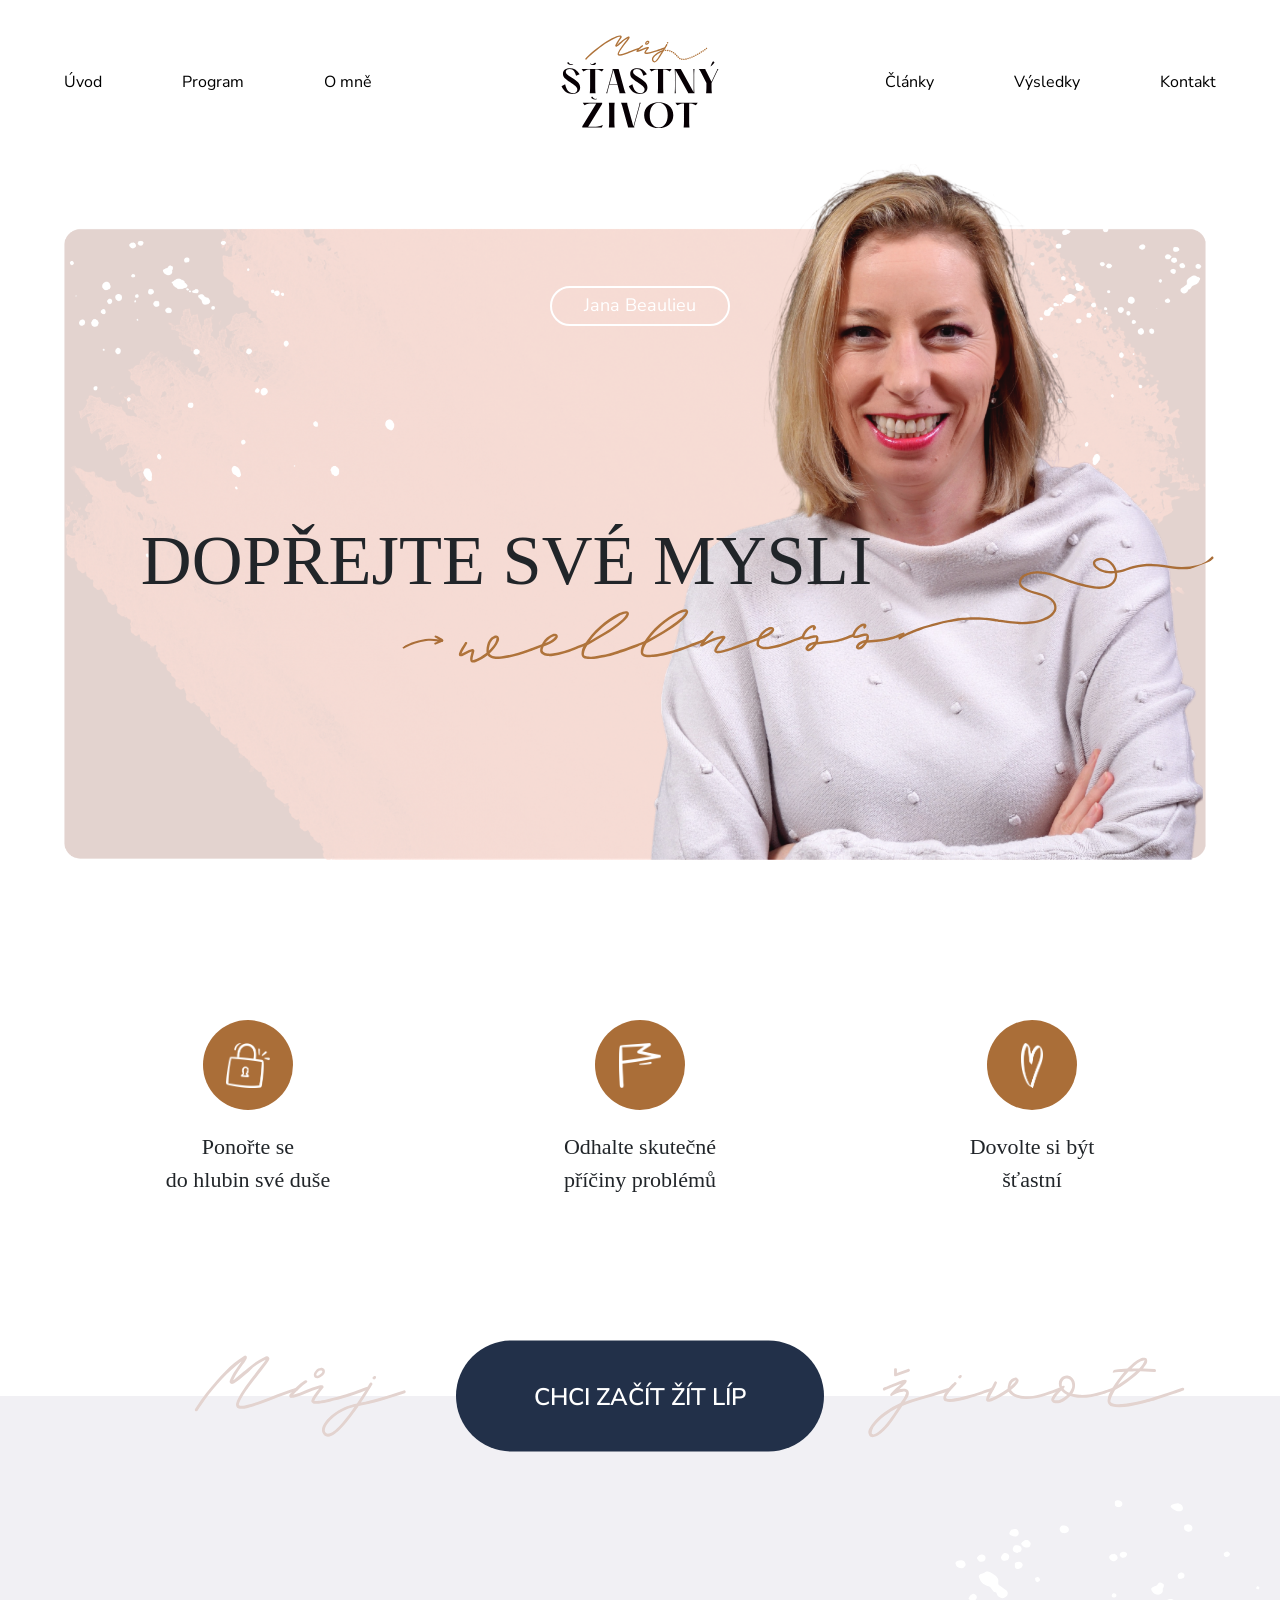
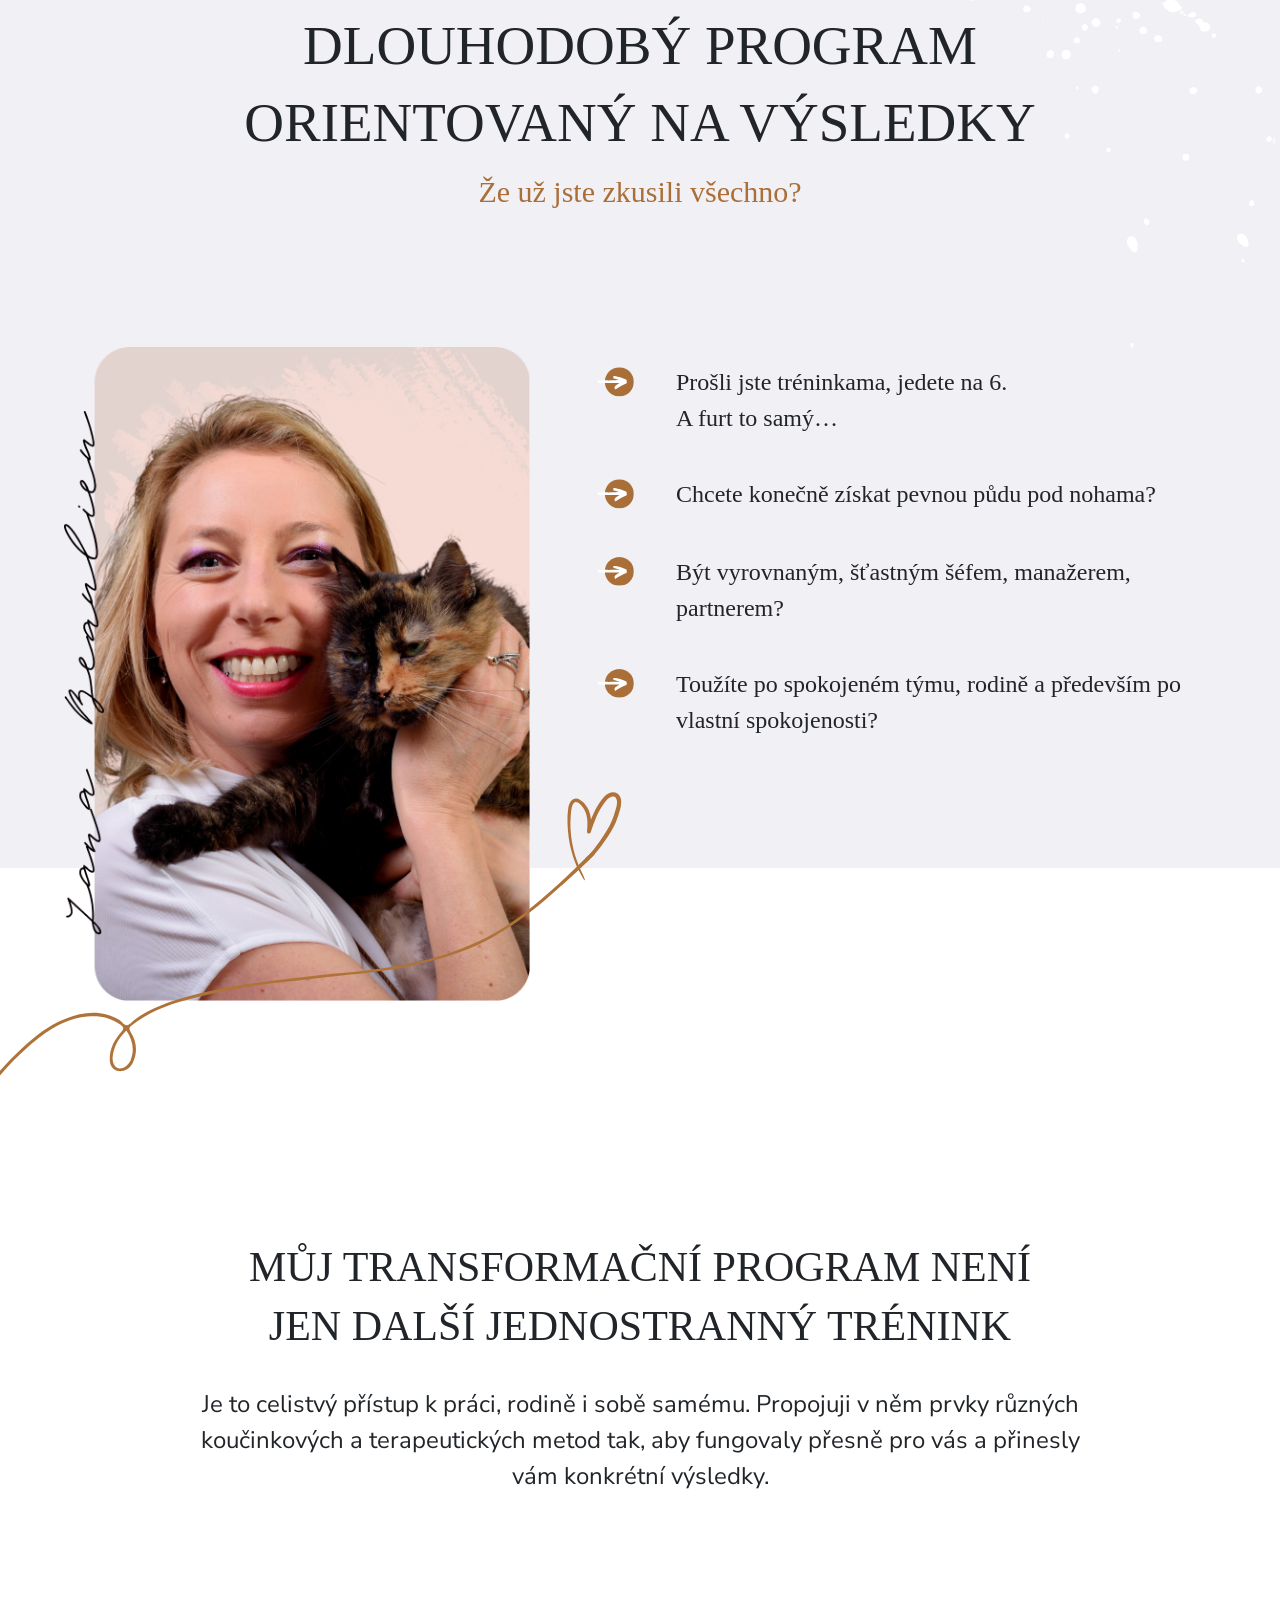
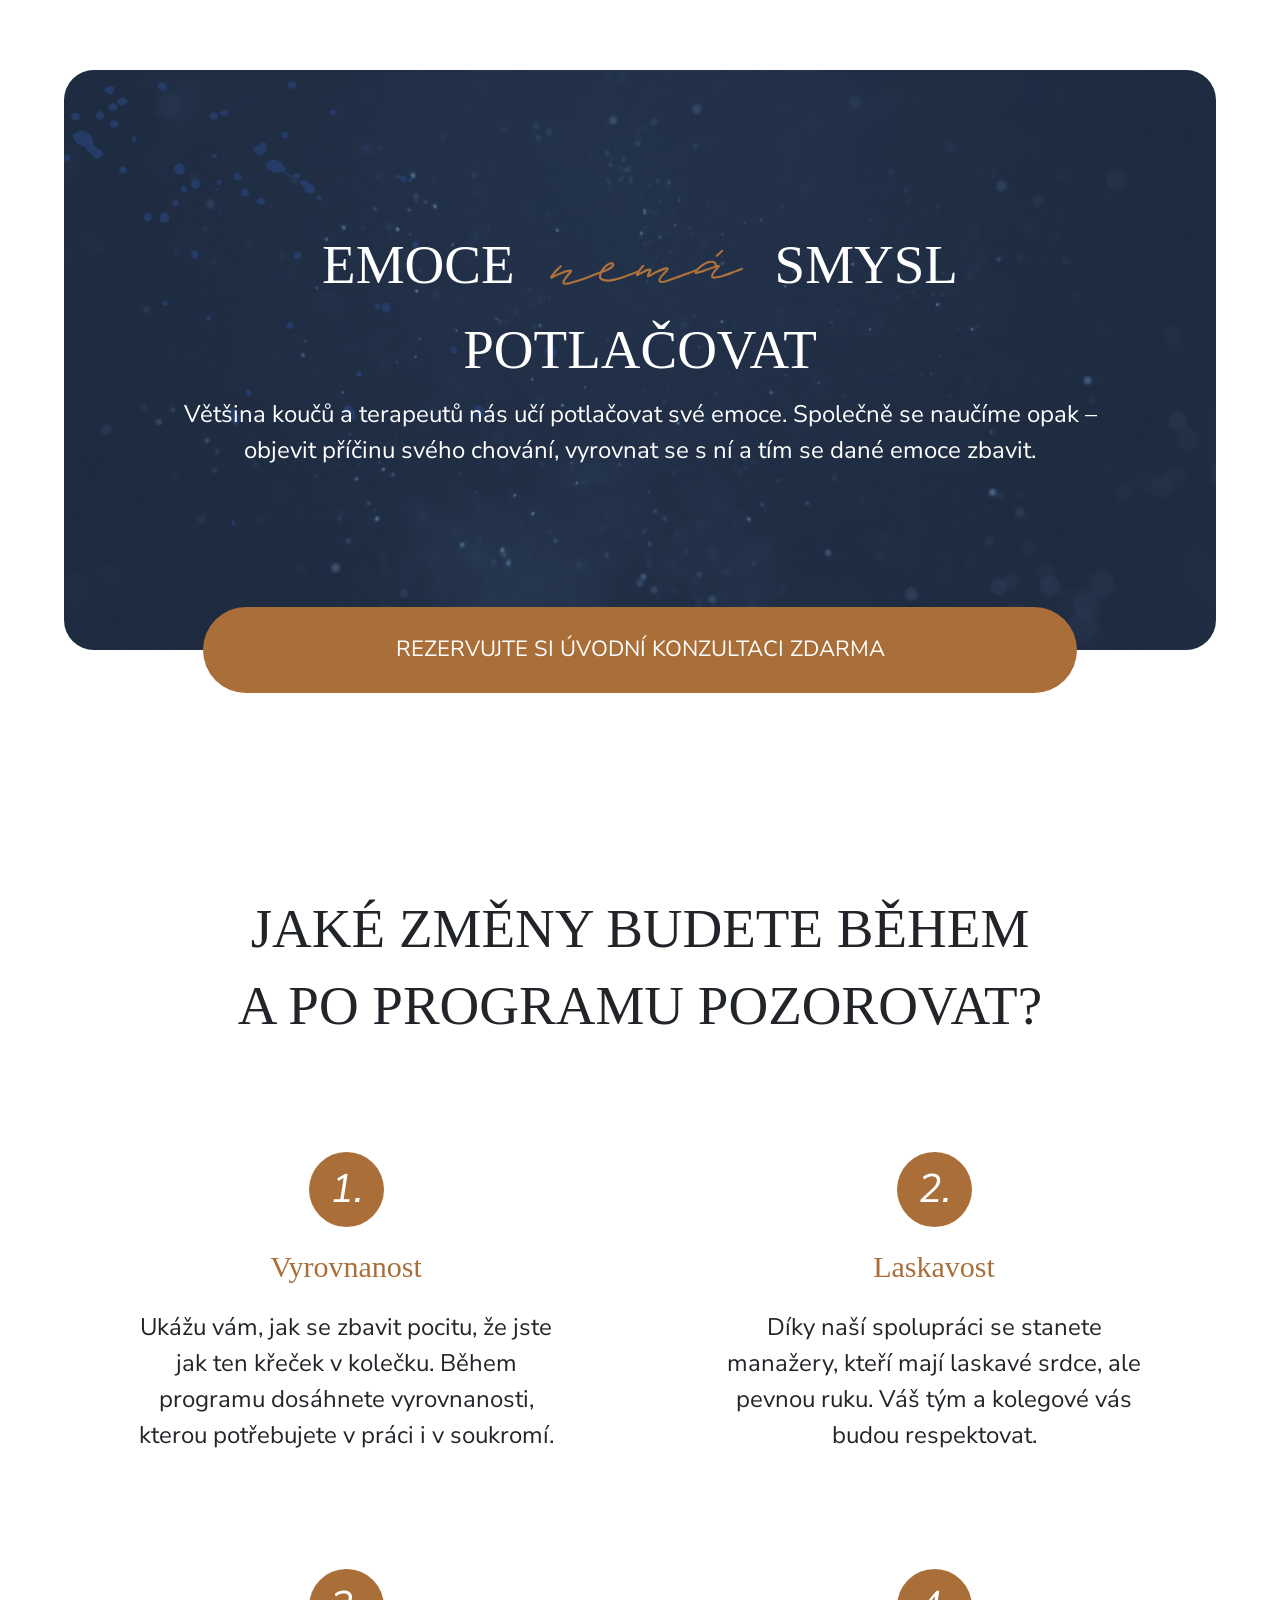
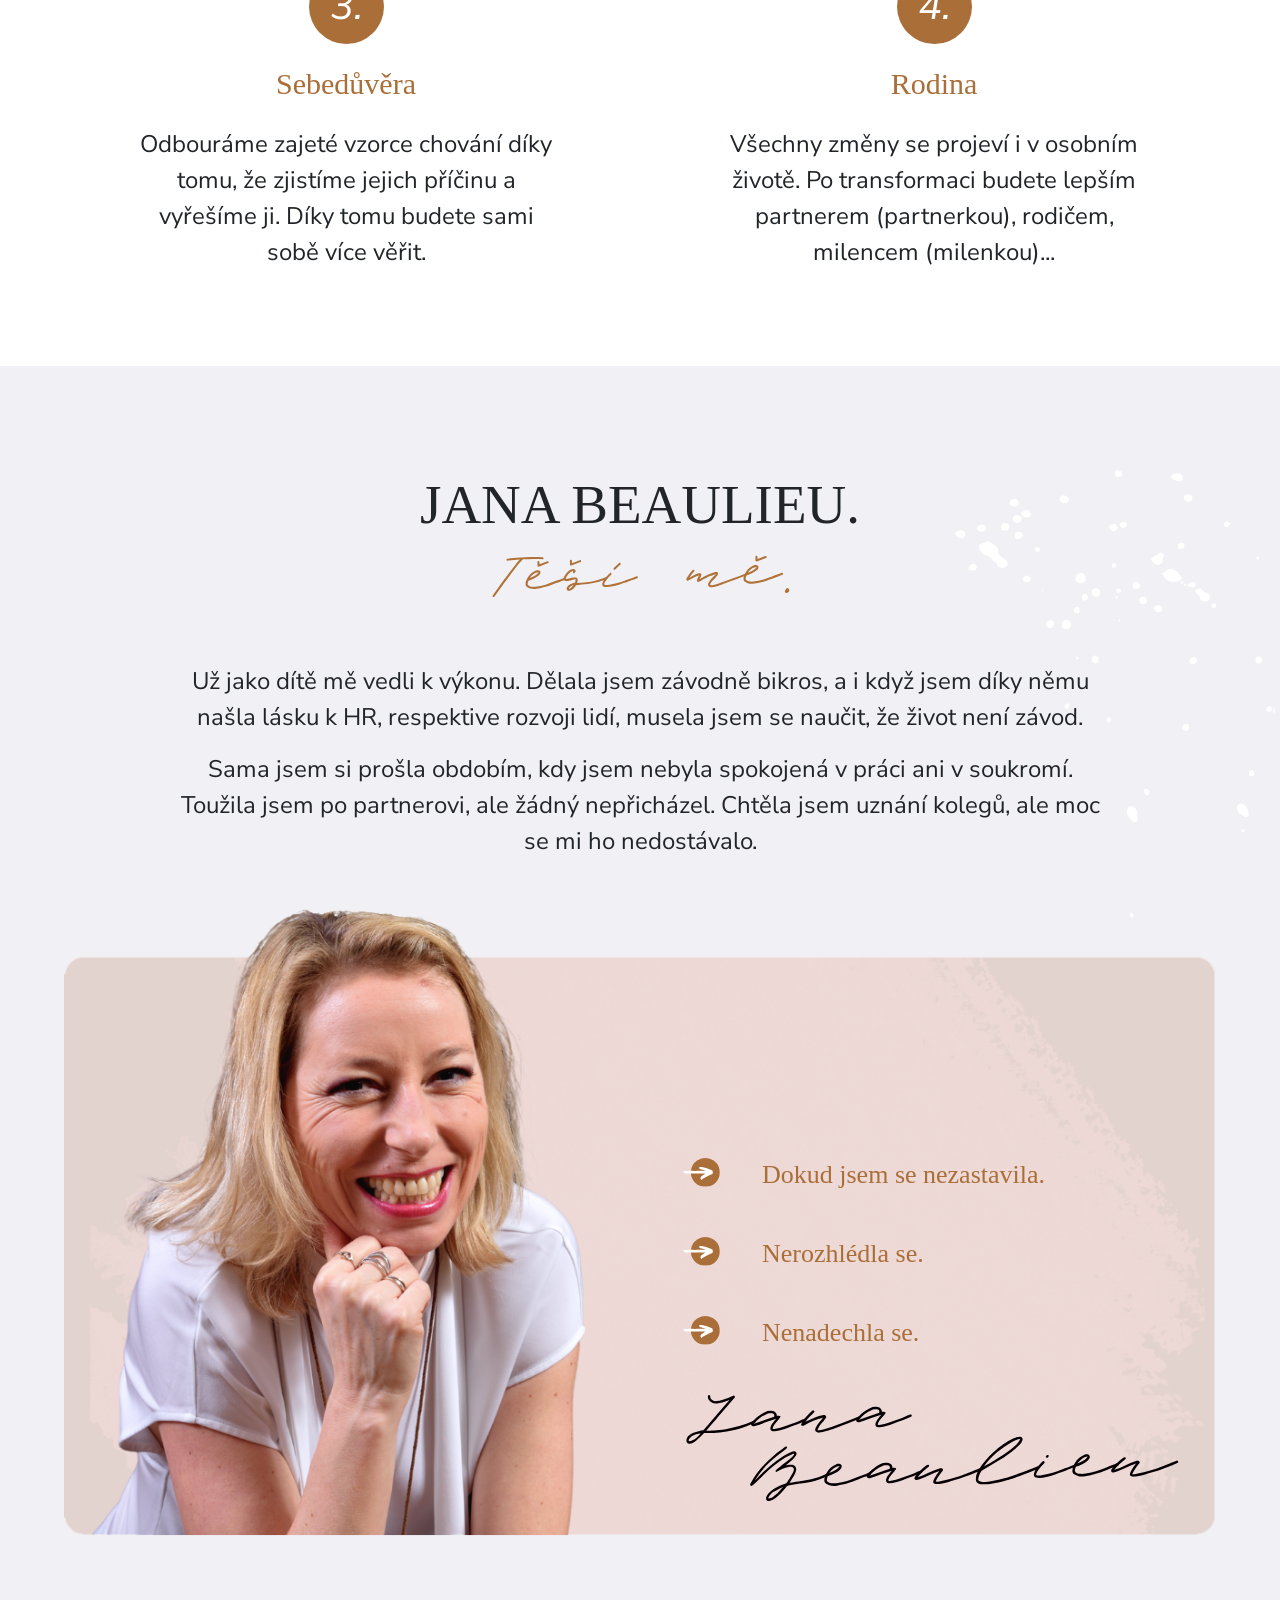
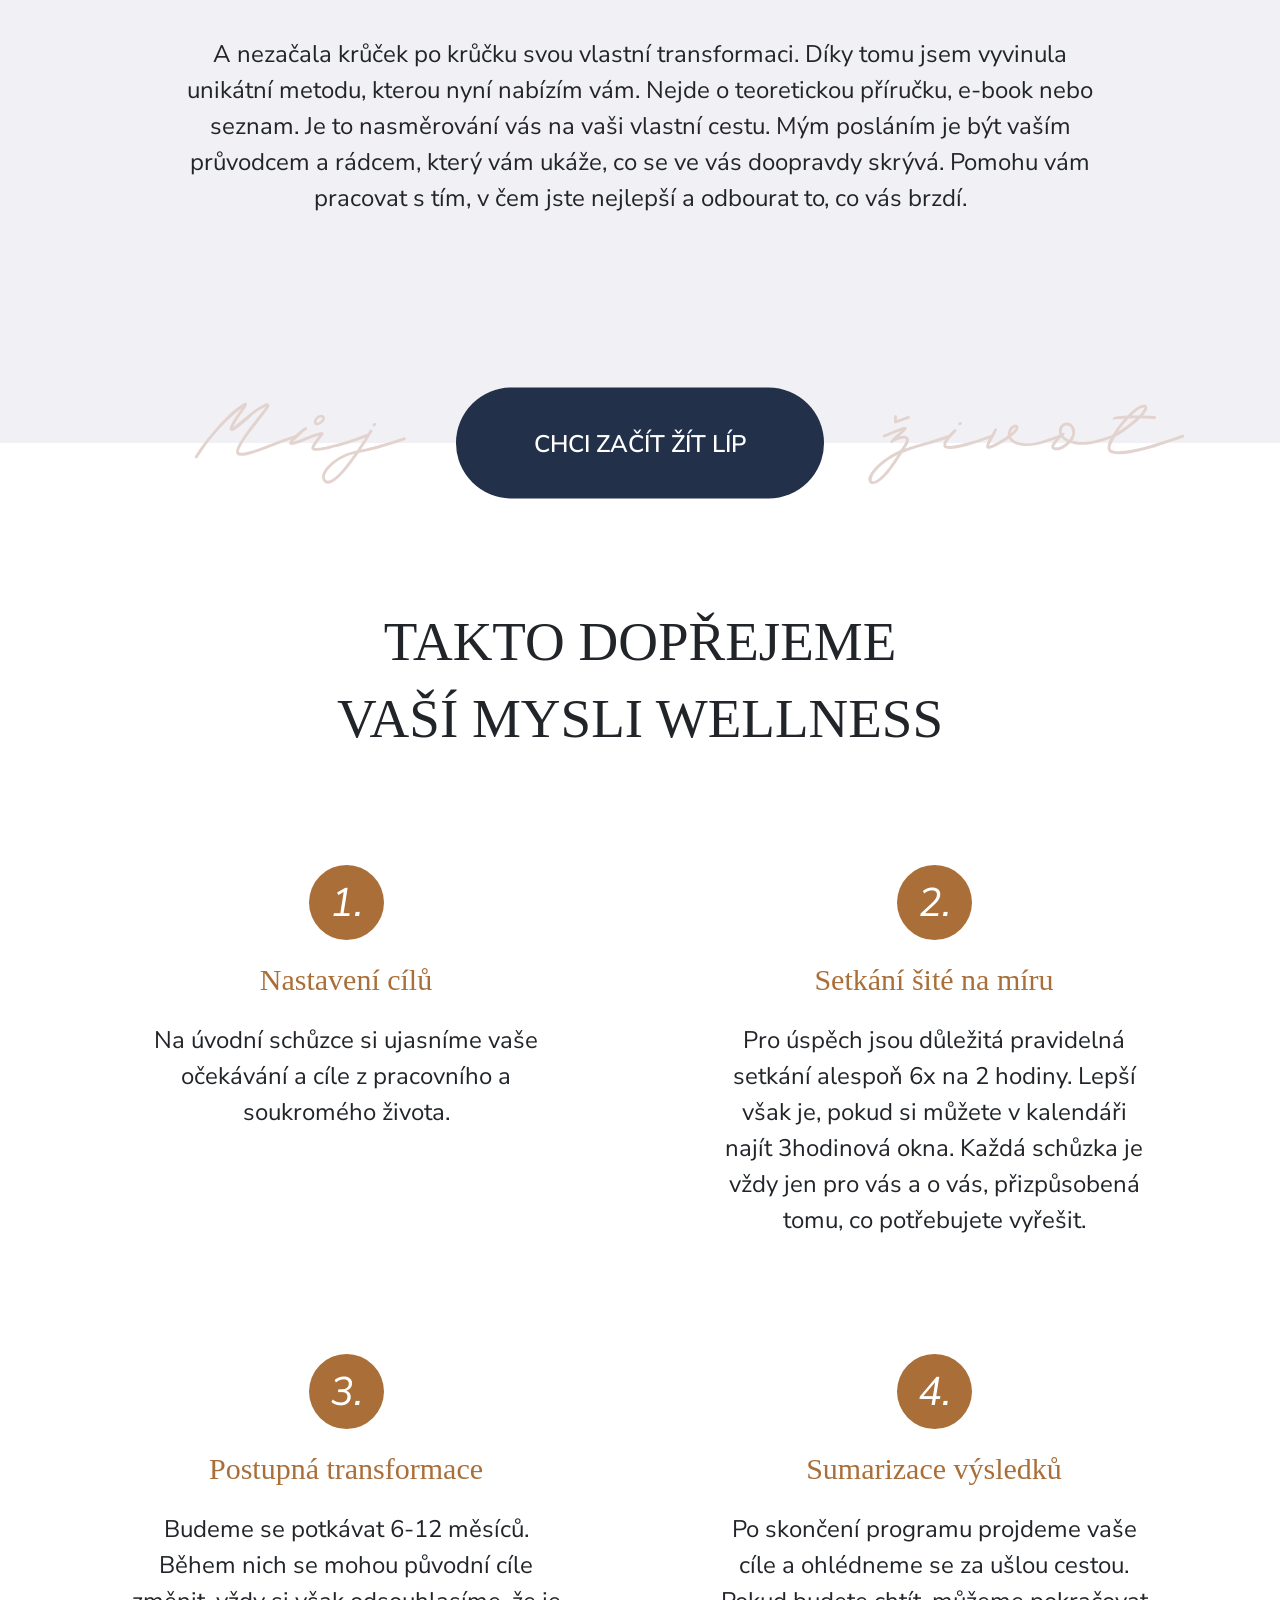
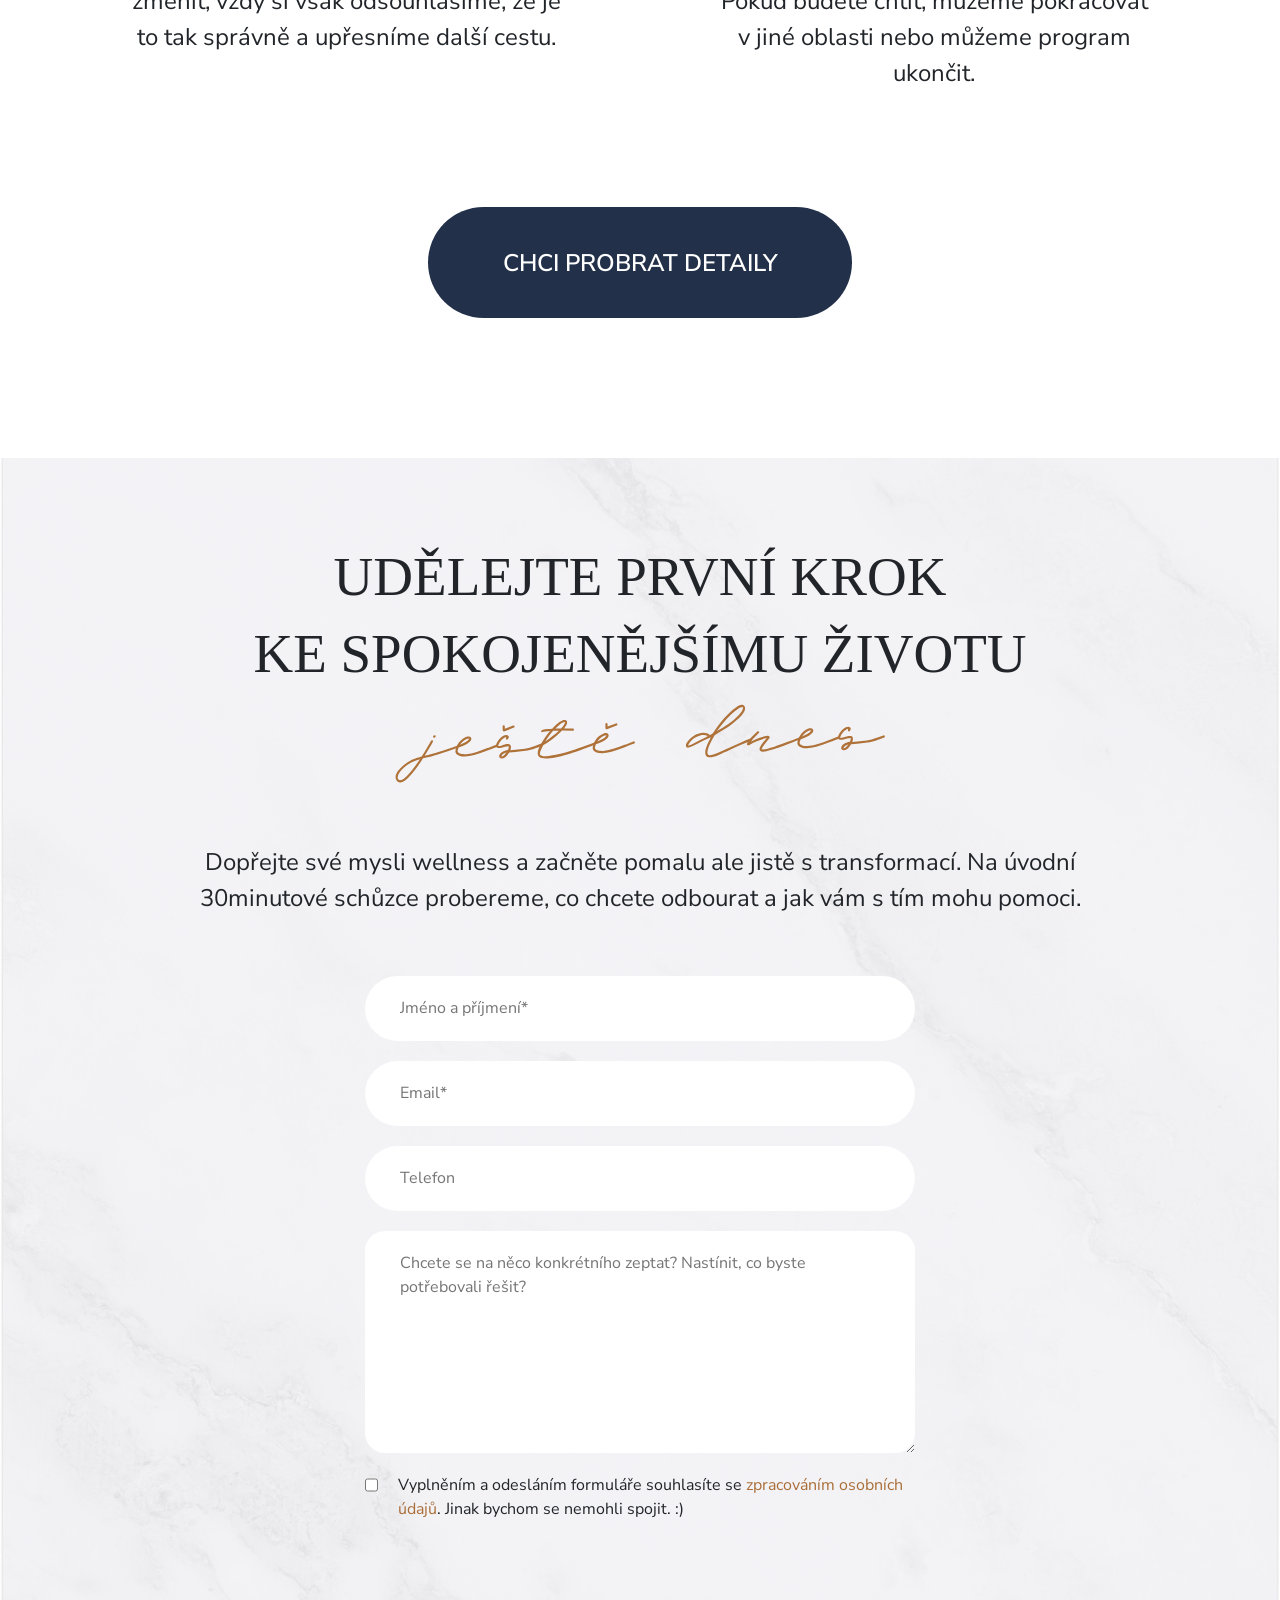
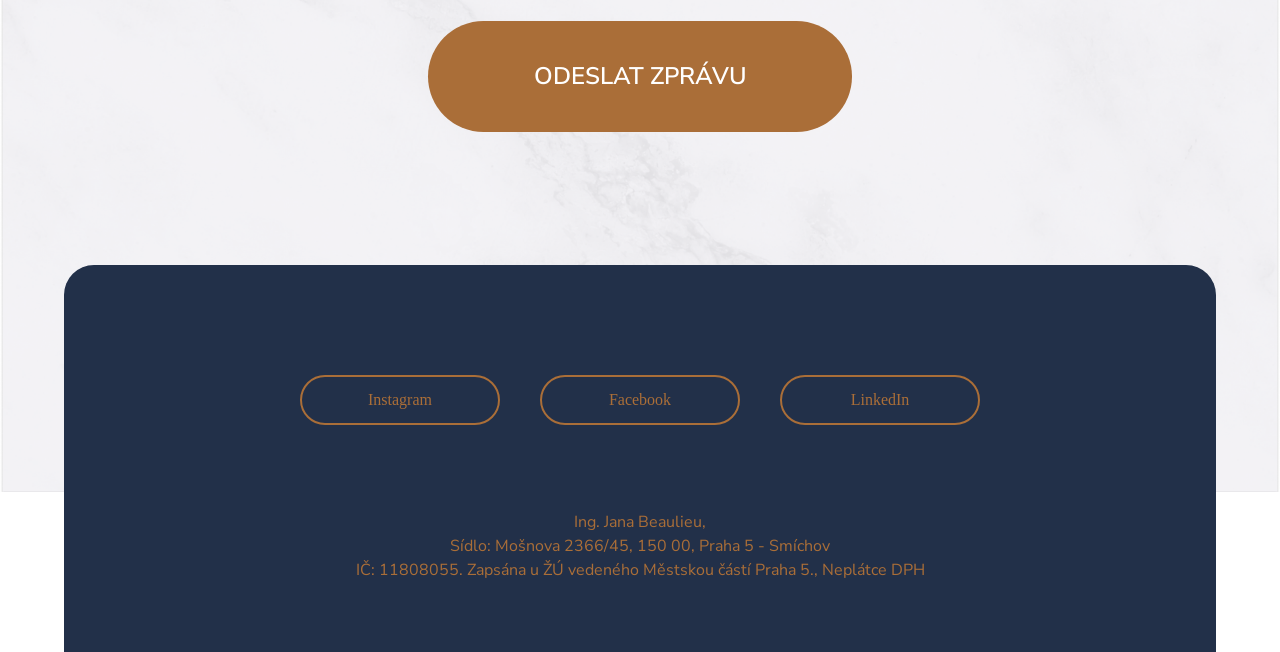
==== docs/index.html @ 2c25b7e0 "landing" ====
<!DOCTYPE html>
<html lang="en">
<head>
	<meta charset="utf-8">
    <meta name="viewport" content="width=device-width, initial-scale=1">
	<meta http-equiv="X-UA-Compatible" content="ie=edge">
	<title>Title</title>
	<link rel="preconnect" href="https://fonts.googleapis.com">
<link rel="preconnect" href="https://fonts.gstatic.com" crossorigin>
<link href="https://fonts.googleapis.com/css2?family=Nunito+Sans:ital,opsz,wght@0,6..12,200..1000;1,6..12,200..1000&family=Nunito:ital,wght@0,200..1000;1,200..1000&display=swap" rel="stylesheet">
<link href="https://db.onlinewebfonts.com/c/3147420f5573b22000d1e233cae7cdc9?family=PP+Hatton" rel="stylesheet">

	<link rel="stylesheet" href="https://stackpath.bootstrapcdn.com/bootstrap/5.0.0-alpha1/css/bootstrap.min.css" integrity="sha384-r4NyP46KrjDleawBgD5tp8Y7UzmLA05oM1iAEQ17CSuDqnUK2+k9luXQOfXJCJ4I" crossorigin="anonymous">
	<link rel="stylesheet" href="css/style.min.css">
</head>
<body>

<!-- start header -->
<header class="header">
	<div class="container">

		<div class="logo">
			<a href="">
				<img src="img/logo.svg" alt="">
			</a>
		</div>

		<div class="menu-btn">
			<div class="menu-row"></div>
			<div class="menu-row"></div>
			<div class="menu-row"></div>
		</div>

		<div class="menu">
			<div class="menu__col">
				<ul>

					<li>
						<a href="">
							Úvod 
						</a>
					</li>

					<li>
						<a href="">
							Program  
						</a>
					</li>

					<li>
						<a href="">
							O mně 
						</a>
					</li>

				</ul>
			</div>
			<div class="menu__col">
				<ul>

					<li>
						<a href="">
							Články  
						</a>
					</li>

					<li>
						<a href="">
							Výsledky  
						</a>
					</li>

					<li>
						<a href="">
							Kontakt  
						</a>
					</li>

				</ul>
			</div>
		</div>
		
	</div>
</header>
<!-- end header -->

<!-- start main screen -->
<section class="main-screen">
	<div class="container">
		<div class="main-screen__content">

			<div class="main-screen__content-wrapper">
				<a href="" class="main-screen__btn">
				Jana Beaulieu
				</a>

			<h1 class="main-screen__title">
				Dopřejte své mysli
			</h1>
			<img src="img/signature.svg" alt="" class="signature__img">
			</div>
			
			<img src="img/ms.png" alt="" class="main-screen__img">
		</div>
		
	</div>
</section>
<!-- end main screen -->

<!-- start items section -->
<section class="items-section">
	<div class="container">
		<div class="row">

			<div class="col-lg-4">
				<div class="item">
					<div class="item__icon">
						<img src="img/icon1.png" alt="" class="item__icon-img">
					</div>
					<div class="item__title">
						Ponořte se <br>
do hlubin své duše
					</div>
				</div>
			</div>

			<div class="col-lg-4">
				<div class="item">
					<div class="item__icon">
						<img src="img/icon2.png" alt="" class="item__icon-img">
					</div>
					<div class="item__title">
						Odhalte skutečné <br>
						 příčiny problémů
					</div>
				</div>
			</div>

			<div class="col-lg-4">
				<div class="item">
					<div class="item__icon">
						<img src="img/icon3.png" alt="" class="item__icon-img">
					</div>
					<div class="item__title">
						Dovolte si být <br>
						šťastní
					</div>
				</div>
			</div>

		</div>
	</div>
</section>
<!-- end items section -->

<!-- start program section -->
<section class="program-section">


	<div class="program-row">
		<div class="container">
				<div class="row">

			

			<div class="col-lg-4" style="display: flex;justify-content: flex-end;">
				<img src="img/s1.svg" alt="">
			</div>

			<div class="col-lg-4">
				<div class="program-button">
			Chci začít žít líp</div>
		</div>

		<div class="col-lg-4">
<img src="img/s2.svg" alt="">
		</div>

			</div>
		</div>
	
		</div>
		
		
		

<div class="program-section__content">
	<div class="container">

		<h2 class="h2">
			Dlouhodobý program <br>
			orientovaný na výsledky
		</h2>

		<div class="sub-title">
			Že už jste zkusili všechno?
		</div>

		<div class="program-content-row">

			<div class="row">

			<div class="col-lg-5">
				<div class="program__photo-wrapper">
					
				</div>
				<img src="img/photo.png" alt="" class="program__photo">
				<img src="img/heart.svg" alt="" class="heart-img">
			</div>

			<div class="col-lg-7">
				<div class="program-list">

					<div class="program-item">
						<img src="img/icon.svg" alt="" class="program-item__icon">

						<div class="program-item__text">
							Prošli jste tréninkama, jedete na 6. <br> A furt to samý…
						</div>
					</div>

					<div class="program-item">
						<img src="img/icon.svg" alt="" class="program-item__icon">

						<div class="program-item__text">
							Chcete konečně získat pevnou půdu pod nohama?
						</div>
					</div>

					<div class="program-item">
						<img src="img/icon.svg" alt="" class="program-item__icon">

						<div class="program-item__text">
							Být vyrovnaným, šťastným šéfem, manažerem, partnerem?
						</div>
					</div>

					<div class="program-item">
						<img src="img/icon.svg" alt="" class="program-item__icon">

						<div class="program-item__text">
							Toužíte po spokojeném týmu, rodině a především po vlastní spokojenosti?
						</div>
					</div>


				</div>
			</div>
		</div>

		</div>

		

		</div>
	</div>
	
</section>
<!-- end program section -->
 
<!-- start text-section -->
<section class="section text-section">
	<div class="container">
		<h2 class="h2 h2-xs">
			Můj transformační program není <br>jen další jednostranný trénink
		</h2>
		<p class="p">
			Je to celistvý přístup k práci, rodině i sobě samému. Propojuji v něm prvky různých koučinkových a terapeutických metod tak, aby fungovaly přesně pro vás a přinesly vám konkrétní výsledky.
		</p>
	</div>
</section>
<!-- end text-section -->

<!-- start cta section -->
<section class="cta section">
	<div class="container">
		<div class="cta__content">
			<div class="cta__header">

				<div class="cta__header-row">
					<h2 class="h2">
						Emoce               
					</h2>

					<img src="img/im.svg" alt="" class="cta-img">
					<h2 class="h2">
						smysl
					</h2>
				</div>

				<h2 class="h2">
					potlačovat
				</h2>
			</div>

			<p class="p">
				Většina koučů a terapeutů nás učí potlačovat své emoce.
Společně se naučíme opak – objevit příčinu svého chování, vyrovnat se
s ní a tím se dané emoce zbavit.
			</p>

			<div class="cta-button">
				Rezervujte si úvodní konzultaci zdarma
			</div>
		</div>
	</div>
</section>
<!-- end cta section -->

<!-- start col section -->
<section class="section col-section">
	<div class="container">
		<h2 class="h2">
			Jaké změny budete během <br>
a po programu pozorovat?
		</h2>

		<div class="row">

			<div class="col-lg-6">
				<div class="col-item">
					<div class="col-item__num">
						1.
					</div>
					<h3 class="h3">
						Vyrovnanost
					</h3>
					<p class="p">
						Ukážu vám, jak se zbavit pocitu,
že jste jak ten křeček v kolečku. Během programu dosáhnete vyrovnanosti, kterou potřebujete
v práci i v soukromí.
					</p>
				</div>
			</div>

			<div class="col-lg-6">
				<div class="col-item">
					<div class="col-item__num">
						2.
					</div>
					<h3 class="h3">
						Laskavost
					</h3>
					<p class="p">
						Díky naší spolupráci se stanete manažery, kteří mají laskavé srdce, ale pevnou ruku. Váš tým a kolegové vás budou respektovat. 
					</p>
				</div>
			</div>

			<div class="col-lg-6">
				<div class="col-item">
					<div class="col-item__num">
						3.
					</div>
					<h3 class="h3">
						Sebedůvěra
					</h3>
					<p class="p">
						Odbouráme zajeté vzorce chování díky tomu, že zjistíme jejich příčinu a vyřešíme ji. Díky tomu budete sami sobě více věřit.
					</p>
				</div>
			</div>

			<div class="col-lg-6">
				<div class="col-item">
					<div class="col-item__num">
						4.
					</div>
					<h3 class="h3">
						Rodina
					</h3>
					<p class="p">
						Všechny změny se projeví
i v osobním životě. Po transformaci budete lepším partnerem (partnerkou), rodičem, milencem (milenkou)...
					</p>
				</div>
			</div>

		</div>
	</div>
</section>
<!-- end col section -->

<!-- start program section -->
<section class="program-section grey-section">	

<div class="program-section__content">
	<div class="container">

		<h2 class="h2">
			Jana Beaulieu.
		</h2>

		<img src="img/text-img.svg" alt="" class="text-img">
		<p class="p p-text">
			Už jako dítě mě vedli k výkonu. Dělala jsem závodně bikros, a i když jsem díky němu našla lásku k HR, respektive rozvoji lidí, musela jsem se naučit, že život není závod.
		</p>
		<p class="p p-text">
			Sama jsem si prošla obdobím, kdy jsem nebyla spokojená v práci ani v soukromí. Toužila jsem po partnerovi, ale žádný nepřicházel. Chtěla jsem uznání kolegů,
ale moc se mi ho nedostávalo.
		</p>

		<div class="about-wrapper">
			<img src="img/bg2.png" alt="" class="about-img">
<div class="about-wrapper__content">
	<div class="program-list">

		<div class="program-item">
			<img src="img/icon.svg" alt="" class="program-item__icon">

			<div class="program-item__text">
				Dokud jsem se nezastavila.
			</div>
		</div>

		<div class="program-item">
			<img src="img/icon.svg" alt="" class="program-item__icon">

			<div class="program-item__text">
				Nerozhlédla se. 
			</div>
		</div>

		<div class="program-item">
			<img src="img/icon.svg" alt="" class="program-item__icon">

			<div class="program-item__text">
				Nenadechla se.
			</div>
		</div>

		<img src="img/name.svg" alt="" class="img-name">


	</div>

	
</div>
		</div>
		<p class="p p-text p-padding">
			A nezačala krůček po krůčku svou vlastní transformaci. Díky tomu jsem vyvinula unikátní metodu, kterou nyní nabízím vám. Nejde o teoretickou příručku, e-book nebo seznam. Je to nasměrování vás na vaši vlastní cestu. Mým posláním je být vaším průvodcem a rádcem, který vám ukáže, co se ve vás doopravdy skrývá. Pomohu vám pracovat s tím, v čem jste nejlepší a odbourat to, co vás brzdí.
		</p>
		</div>

		
	</div>



	<div class="program-row">
		<div class="container">
				<div class="row">

			

			<div class="col-lg-4" style="display: flex;justify-content: flex-end;">
				<img src="img/s1.svg" alt="">
			</div>

			<div class="col-lg-4">
				<div class="program-button">
			Chci začít žít líp</div>
		</div>

		<div class="col-lg-4">
<img src="img/s2.svg" alt="">
		</div>

			</div>
		</div>
	
		</div>
	
</section>
<!-- end program section -->

<!-- start col section -->
<section class="section col-section">
	<div class="container">
		<h2 class="h2">
			Takto dopřejeme <br>
vaší mysli wellness
		</h2>

		<div class="row">

			<div class="col-lg-6">
				<div class="col-item">
					<div class="col-item__num">
						1.
					</div>
					<h3 class="h3">
						Nastavení cílů
					</h3>
					<p class="p">
						Na úvodní schůzce si ujasníme vaše očekávání a cíle z pracovního
a soukromého života.
					</p>
				</div>
			</div>

			<div class="col-lg-6">
				<div class="col-item">
					<div class="col-item__num">
						2.
					</div>
					<h3 class="h3">
						Setkání šité na míru
					</h3>
					<p class="p">
						Pro úspěch jsou důležitá pravidelná setkání alespoň 6x na 2 hodiny. Lepší však je, pokud si můžete v kalendáři najít 3hodinová okna. Každá schůzka je vždy jen pro vás a o vás, přizpůsobená tomu,
co potřebujete vyřešit. 
					</p>
				</div>
			</div>

			<div class="col-lg-6">
				<div class="col-item">
					<div class="col-item__num">
						3.
					</div>
					<h3 class="h3">
						Postupná transformace
					</h3>
					<p class="p">
						Budeme se potkávat 6-12 měsíců. Během nich se mohou původní cíle změnit, vždy si však odsouhlasíme,
že je to tak správně a upřesníme další cestu.
					</p>
				</div>
			</div>

			<div class="col-lg-6">
				<div class="col-item">
					<div class="col-item__num">
						4.
					</div>
					<h3 class="h3">
						Sumarizace výsledků
					</h3>
					<p class="p">
						Po skončení programu projdeme vaše cíle a ohlédneme se za ušlou cestou. Pokud budete chtít, můžeme pokračovat v jiné oblasti nebo můžeme program ukončit.
					</p>
				</div>
			</div>

		</div>

		<div class="button-wrapper">
			<div class="program-button">
			Chci probrat detaily</div>
		</div>
		
	</div>
</section>
<!-- end col section -->

<!-- start form section -->
<section class="form-section section">
	<div class="container">
		<h2 class="h2">
			Udělejte první krok <br>
			ke spokojenějšímu životu
		</h2>
		<img src="img/text2.svg" alt="" class="form-text">

		<p class="p p-text">
			Dopřejte své mysli wellness a začněte pomalu ale jistě s transformací.
Na úvodní 30minutové schůzce probereme, co chcete odbourat a jak vám s tím mohu pomoci. 
		</p>

		<form action="" class="form">
			<input type="text" placeholder="Jméno a příjmení*" class="input">
			<input type="text" placeholder="Email*" class="input">
			<input type="text" placeholder="Telefon" class="input">
			<textarea name="" id="" placeholder="Chcete se na něco konkrétního zeptat? Nastínit, co byste potřebovali řešit? "></textarea>

			<div class="checkbox-row">
				<input type="checkbox">
				<label for="">Vyplněním a odesláním formuláře souhlasíte se <a href="">zpracováním osobních údajů</a>. Jinak bychom se nemohli spojit. :) </label>
			</div>

			<div class="button-wrapper">
				<div class="program-button">
					odeslat zprávu</div>
			</div>

		</form>
	</div>
</section>
<!-- end form section -->

<footer class="footer">
<div class="container">

	<div class="footer-buttons">
		<a href="">Instagram</a>
		<a href="">Facebook</a>
		<a href="">LinkedIn</a>
	</div>
	<div class="copy">
		<p>Ing. Jana Beaulieu,</p>
		<p>
			Sídlo: Mošnova 2366/45, 150 00, Praha 5 - Smíchov <br>
			IČ: 11808055. Zapsána u ŽÚ vedeného Městskou částí Praha 5., Neplátce DPH
		</p>
	</div>
</div>
</footer>

 <script
  src="https://code.jquery.com/jquery-3.5.1.slim.min.js"
  integrity="sha256-4+XzXVhsDmqanXGHaHvgh1gMQKX40OUvDEBTu8JcmNs="
  crossorigin="anonymous"></script>
	<script src="js/main.js"></script>
</body>
</html>
---- docs/css/style.min.css ----
body{font-family:"Nunito Sans",serif}h1{font-family:"PP Hatton"}.container{margin-left:auto;margin-right:auto;width:1300px;max-width:90vw;padding-left:0;padding-right:0}.header{padding-top:70px;padding-bottom:70px;position:relative}.header .container{display:-webkit-box;display:-ms-flexbox;display:flex;-webkit-box-align:center;-ms-flex-align:center;align-items:center}.menu{width:100%;display:-webkit-box;display:-ms-flexbox;display:flex;-webkit-box-pack:justify;-ms-flex-pack:justify;justify-content:space-between}.menu ul{padding:0;margin:0;list-style:none;display:-webkit-box;display:-ms-flexbox;display:flex;-webkit-box-align:center;-ms-flex-align:center;align-items:center}.menu ul li{margin-right:80px}.menu ul li:last-child{margin-right:0}.menu ul a{text-decoration:none;color:#000;font-size:16px}.logo{position:absolute;top:50%;left:50%;-webkit-transform:translateX(-50%) translateY(-50%);-ms-transform:translateX(-50%) translateY(-50%);transform:translateX(-50%) translateY(-50%)}.logo img{width:160px}.menu-btn{display:none}.main-screen__img{width:100%}.main-screen__content{position:relative}.main-screen__content-wrapper{position:absolute;top:68px;left:0;width:100%;height:100%;z-index:999}.signature__img{margin-left:auto;margin-right:0;display:block;margin-top:-120px}.main-screen__btn{display:-webkit-box;display:-ms-flexbox;display:flex;-webkit-box-pack:center;-ms-flex-pack:center;justify-content:center;-webkit-box-align:center;-ms-flex-align:center;align-items:center;margin-left:auto;margin-right:auto;margin-top:65px;color:#fff;font-size:18px;border:2px solid #fff;border-radius:40px;width:180px;height:40px;text-decoration:none}.main-screen__btn:hover{color:#fff}.main-screen__title{text-transform:uppercase;margin-top:230px;text-align:center;font-size:75px;font-family:"PP Hatton";margin-left:-150px}.item{text-align:center}.item__icon{width:90px;height:90px;border-radius:50%;display:-webkit-box;display:-ms-flexbox;display:flex;-webkit-box-pack:center;-ms-flex-pack:center;justify-content:center;-webkit-box-align:center;-ms-flex-align:center;align-items:center;background:#aa6e38;margin-left:auto;margin-right:auto}.item__icon img{max-width:50%;max-height:50%}.items-section{padding-top:160px;padding-bottom:200px}.item__title{margin-top:20px;font-family:"PP Hatton";font-size:22px;margin-left:auto;margin-right:auto;max-width:100%}.program-section{background:#f1f0f4;background-image:url("../img/bg.svg");background-repeat:no-repeat;background-position:top 100px right;background-size:330px}.program-section__content{padding-top:100px}.program-row{display:-webkit-box;display:-ms-flexbox;display:flex;-webkit-box-align:center;-ms-flex-align:center;align-items:center;-webkit-box-pack:center;-ms-flex-pack:center;justify-content:center;-webkit-transform:translateY(-50%);-ms-transform:translateY(-50%);transform:translateY(-50%)}.program-row .row{display:-webkit-box;display:-ms-flexbox;display:flex;-webkit-box-align:center;-ms-flex-align:center;align-items:center}.program-row img{height:90px;margin-left:20px;margin-right:20px}.program-button{height:111px;background:#223049;color:#fff;width:424px;max-width:100%;border-radius:100px;display:-webkit-box;display:-ms-flexbox;display:flex;-webkit-box-pack:center;-ms-flex-pack:center;justify-content:center;-webkit-box-align:center;-ms-flex-align:center;align-items:center;font-size:24px;text-transform:uppercase;font-weight:600}.h2{font-size:55px;font-family:"PP Hatton";text-transform:uppercase;text-align:center;line-height:1.4}.h2-xs{font-size:42px}.sub-title{color:#aa6e38;font-family:"PP Hatton";font-size:30px;text-align:center}.program-content-row{margin-top:0}.program__photo{max-width:100%;position:relative;top:133px}.program-item__icon{min-width:45px;margin-right:37px}.program-list{padding-left:40px}.program-item{margin-bottom:40px;display:-webkit-box;display:-ms-flexbox;display:flex;-webkit-box-align:start;-ms-flex-align:start;align-items:flex-start}.program-list{margin-top:150px}.program-item__text{font-size:24px;font-family:"PP Hatton"}.heart-img{position:absolute;bottom:-28vw;left:-1vw;width:50vw}.program-section{position:relative}.program__photo-wrapper{position:relative}.section{padding-top:80px;padding-bottom:80px}.text-section{padding-top:370px;text-align:center}.p{font-size:24px}.text-section p{width:930px;max-width:100%;margin-left:auto;margin-right:auto;margin-top:30px}.cta__content{width:100%;padding-top:156px;background:url("../img/bg.png");background-size:104%;border-radius:30px;background-position:center;padding-left:30px;padding-right:30px;color:#fff;text-align:center}.cta__content p{width:930px;max-width:100%;margin-left:auto;margin-right:auto;padding-bottom:80px}.cta__header-row{display:-webkit-box;display:-ms-flexbox;display:flex;-webkit-box-pack:center;-ms-flex-pack:center;justify-content:center}.cta-img{width:200px;margin-left:30px;margin-right:30px}.cta-button{background:#aa6e38;color:#fff;width:874px;max-width:100%;display:-webkit-box;display:-ms-flexbox;display:flex;-webkit-box-pack:center;-ms-flex-pack:center;justify-content:center;-webkit-box-align:center;-ms-flex-align:center;align-items:center;margin-left:auto;margin-right:auto;height:86px;font-size:22px;text-transform:uppercase;border-radius:100px;-webkit-transform:translateY(50%);-ms-transform:translateY(50%);transform:translateY(50%)}.col-section{padding-top:160px}.col-item{text-align:center;margin-top:100px}.col-item p{width:430px;max-width:100%;margin-left:auto;margin-right:auto;margin-top:24px}.col-item__num{width:75px;height:75px;border-radius:50%;background:#aa6e38;color:#fff;display:-webkit-box;display:-ms-flexbox;display:flex;-webkit-box-pack:center;-ms-flex-pack:center;justify-content:center;-webkit-box-align:center;-ms-flex-align:center;align-items:center;font-style:italic;font-size:40px;margin-left:auto;margin-right:auto;margin-bottom:22px}.h3{font-size:30px;font-family:"PP Hatton";color:#aa6e38}.text-img{width:300px;max-width:100%}.text-section--2{padding-top:160px}.grey-section .program-row{-webkit-transform:translateY(50%);-ms-transform:translateY(50%);transform:translateY(50%)}.grey-section .text-img{display:block;margin-left:auto;margin-right:auto;margin-bottom:60px}.p-text{width:930px;max-width:100%;margin-left:auto;margin-right:auto;text-align:center}.about-img{width:100%}.about-wrapper__content{position:absolute;top:0;left:0;width:100%;height:100%;display:-webkit-box;display:-ms-flexbox;display:flex;-webkit-box-orient:vertical;-webkit-box-direction:normal;-ms-flex-direction:column;flex-direction:column;-webkit-box-align:end;-ms-flex-align:end;align-items:flex-end}.about-wrapper__content .program-list{width:50%;color:#aa6e38;padding-top:130px}.about-wrapper__content .program-item__text{font-size:26px}.about-wrapper{position:relative}.img-name{width:500px;max-width:100%}.p-padding{padding-top:100px;padding-bottom:100px}.button-wrapper{display:-webkit-box;display:-ms-flexbox;display:flex;-webkit-box-pack:center;-ms-flex-pack:center;justify-content:center;-webkit-box-align:center;-ms-flex-align:center;align-items:center;padding-top:100px;padding-bottom:60px}.form-section{background:url("../img/form-bg.png");background-size:cover;background-position:center;padding-bottom:300px}.form-section .program-button{background:#aa6e38}.form-text{width:500px;max-width:90%;margin-left:auto;margin-right:auto;display:block;margin-bottom:60px}.input{display:block;background:#fff;border-radius:50px;width:100%;margin-bottom:20px;height:65px;border:none;padding-left:35px;padding-right:35px}textarea{display:block;background:#fff;border-radius:20px;width:100%;margin-bottom:20px;height:222px;border:none;padding-left:35px;padding-right:35px;padding-top:20px;padding-bottom:20px}.form{width:550px;max-width:100%;margin-left:auto;margin-right:auto;margin-top:60px}.checkbox-row{display:-webkit-box;display:-ms-flexbox;display:flex;-webkit-box-align:start;-ms-flex-align:start;align-items:flex-start}.checkbox-row a{color:#aa6e38;text-decoration:none}.checkbox-row input{margin-top:2px;width:20px;height:20px;margin-right:20px}.footer .container{background:#223049;border-top-left-radius:30px;border-top-right-radius:30px;padding-top:110px;padding-bottom:70px;color:#aa6e38;padding-left:30px;padding-right:30px;text-align:center}.footer{margin-top:-227px}.footer p{margin-bottom:0}.footer-buttons{display:-webkit-box;display:-ms-flexbox;display:flex;-webkit-box-pack:center;-ms-flex-pack:center;justify-content:center;margin-bottom:85px}.footer-buttons a{display:-webkit-box;display:-ms-flexbox;display:flex;-webkit-box-pack:center;-ms-flex-pack:center;justify-content:center;-webkit-box-align:center;-ms-flex-align:center;align-items:center;border:2px solid #aa6e38;color:#aa6e38;width:200px;height:50px;text-decoration:none;border-radius:50px;margin:0 20px;font-family:"PP Hatton"}.menu{z-index:999}@media only screen and (max-width: 1400px){.main-screen__title{margin-left:6vw;text-align:left;font-size:5.5vw}.main-screen__title{margin-top:15vw}.main-screen__btn{margin-top:4.5vw}.signature__img{width:65vw;margin-top:-8vw}.main-screen__content-wrapper{top:5vw}}@media only screen and (max-width: 1200px){.menu ul li{margin-right:40px}.menu ul li:last-child{margin-right:0}}@media only screen and (max-width: 992px){.menu{display:none}.logo{position:static;-webkit-transform:translate(0);-ms-transform:translate(0);transform:translate(0)}.header{padding-top:15px;padding-bottom:15px}.menu-btn{display:block;cursor:pointer}.menu-row{width:25px;height:3px;margin-bottom:4px;background:#000;display:block;border-radius:10px;-webkit-transition:all .3s;-o-transition:all .3s;transition:all .3s}.menu-row:last-child{margin-bottom:0}.header .container{display:-webkit-box;display:-ms-flexbox;display:flex;-webkit-box-pack:justify;-ms-flex-pack:justify;justify-content:space-between;-webkit-box-align:center;-ms-flex-align:center;align-items:center}.menu-btn.active .menu-row:last-child{display:none}.menu-btn.active .menu-row:first-child{-webkit-transform:rotate(45deg);-ms-transform:rotate(45deg);transform:rotate(45deg);margin-bottom:0;position:relative;top:3px}.menu-btn.active .menu-row:nth-child(2){-webkit-transform:rotate(-45deg);-ms-transform:rotate(-45deg);transform:rotate(-45deg)}.menu.active{display:block;position:absolute;top:100%;left:0;width:100vw;background:#fff;z-index:9999}.menu{min-height:100vh;padding-top:30px}.menu li{padding-top:15px;padding-bottom:15px}.menu ul{display:-webkit-box;display:-ms-flexbox;display:flex;-webkit-box-orient:vertical;-webkit-box-direction:normal;-ms-flex-direction:column;flex-direction:column;-webkit-box-align:start;-ms-flex-align:start;align-items:flex-start;padding-left:10vw;padding-right:10vw}.items-section{padding-top:80px}.item{margin-bottom:60px}.program-row img{display:block;margin-left:auto;margin-right:auto}.program-button{margin-left:auto;margin-right:auto;margin-top:15px;margin-bottom:15px;margin-left:auto;margin-right:auto}.program-section__content{padding-top:0}}@media only screen and (max-width: 768px){.logo img{max-width:100px}.main-screen__btn{margin-left:5vw;width:135px;height:30px;font-size:16px}.main-screen__title{margin-top:6vw;font-size:7.5vw;width:50vw}.signature__img{margin-left:2vw;margin-right:auto}.h2{font-size:36px}.h2 br{display:none}.program-section__content{margin-top:-60px}.program__photo{top:0;margin-top:30px}.sub-title{font-size:24px}.program-list{margin-top:60px}.program-list{padding-left:0}.program-item__icon{margin-right:15px}.program-item__text{font-size:20px}.heart-img{width:98vw;bottom:-38vw}.program-section{padding-bottom:50px}.text-section{padding-top:140px}.about-wrapper__content{position:static;width:100%}.footer-buttons{-webkit-box-orient:vertical;-webkit-box-direction:normal;-ms-flex-direction:column;flex-direction:column;-webkit-box-align:center;-ms-flex-align:center;align-items:center;margin-bottom:40px}.footer-buttons a{margin-bottom:25px}.footer .container{padding-top:80px}.h2{font-size:32px}.about-wrapper__content .program-list{width:100%;padding-top:0}.cta__header .h2{font-size:22px}.cta-img{min-width:50px;margin-left:5px;margin-right:5px}.cta__content{padding-top:80px}.cta__content p{padding-bottom:0}.cta-button{font-size:18px}.cta{padding-top:0;padding-bottom:0}.grey-section{padding-top:150px}.grey-section .p-padding{padding-bottom:0}.grey-section .program-row{-webkit-transform:translateY(0);-ms-transform:translateY(0);transform:translateY(0)}.col-section{padding-top:80px;padding-bottom:80px}}
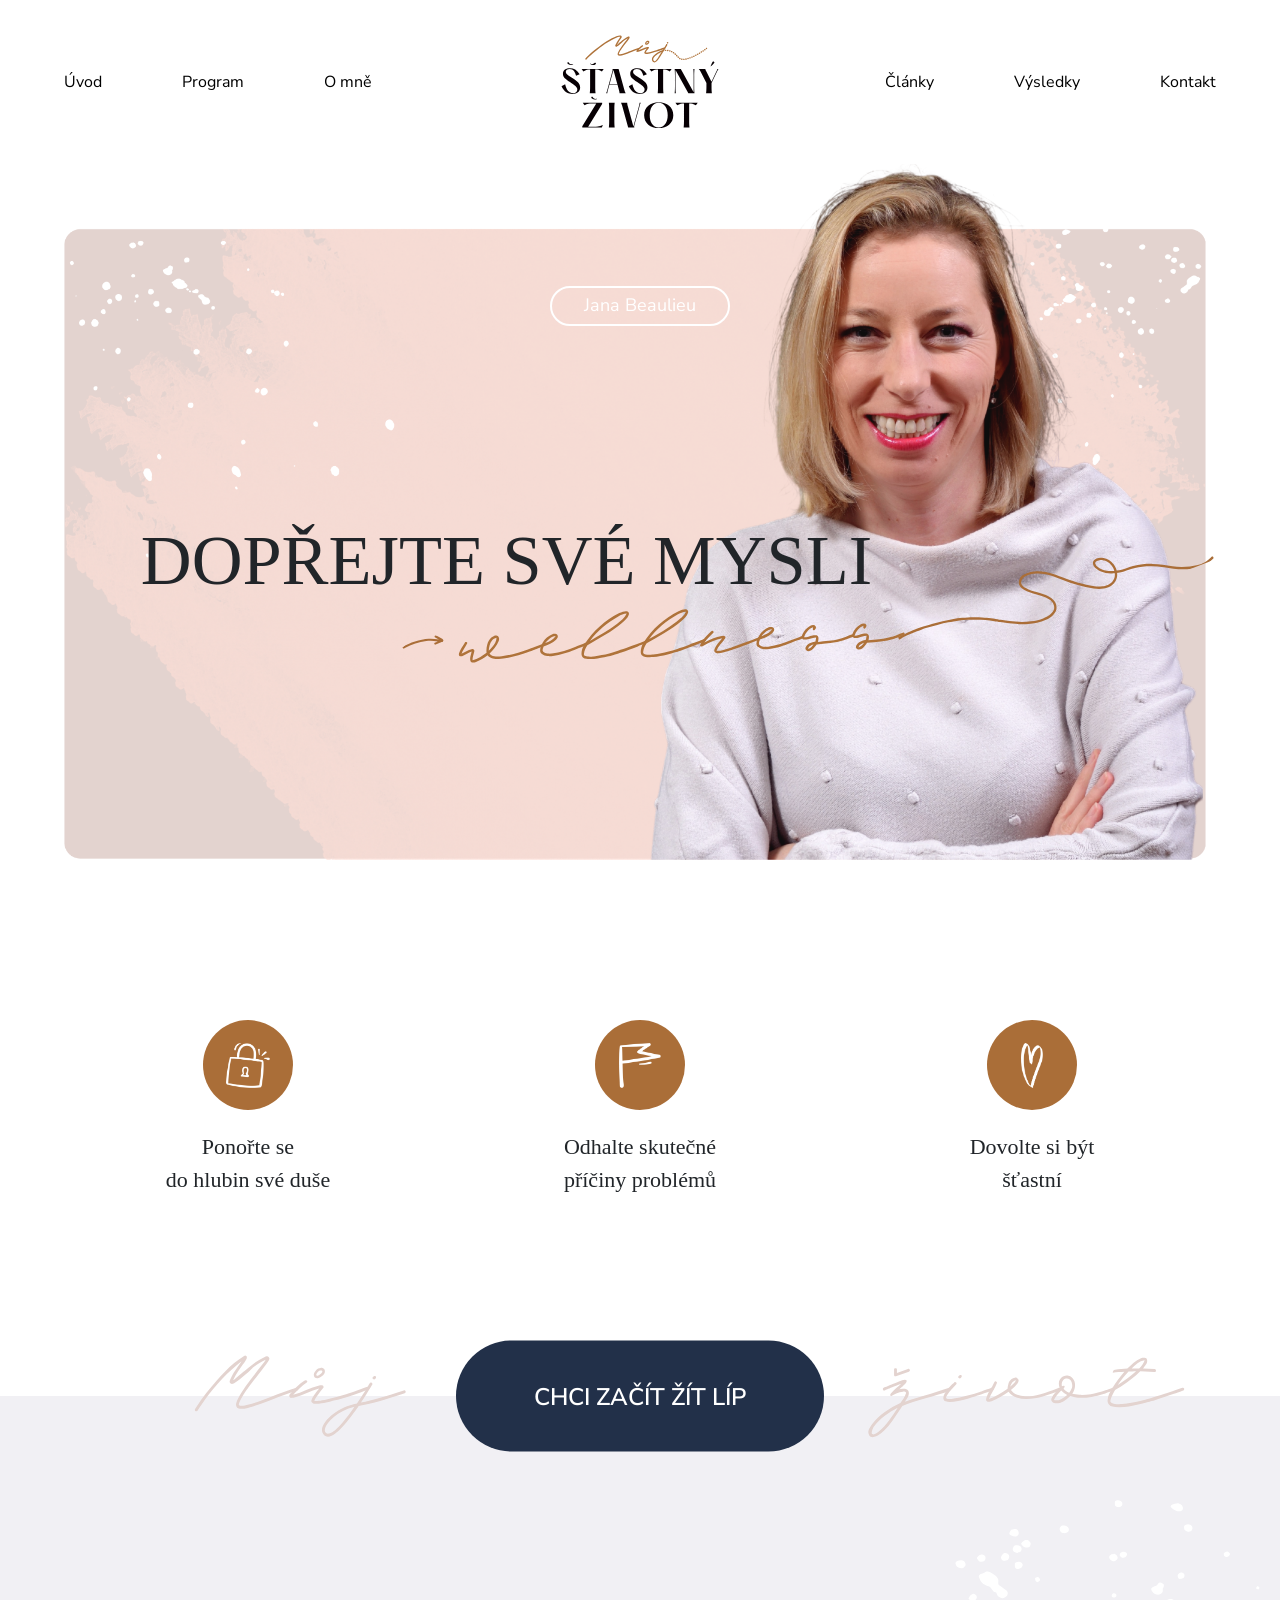
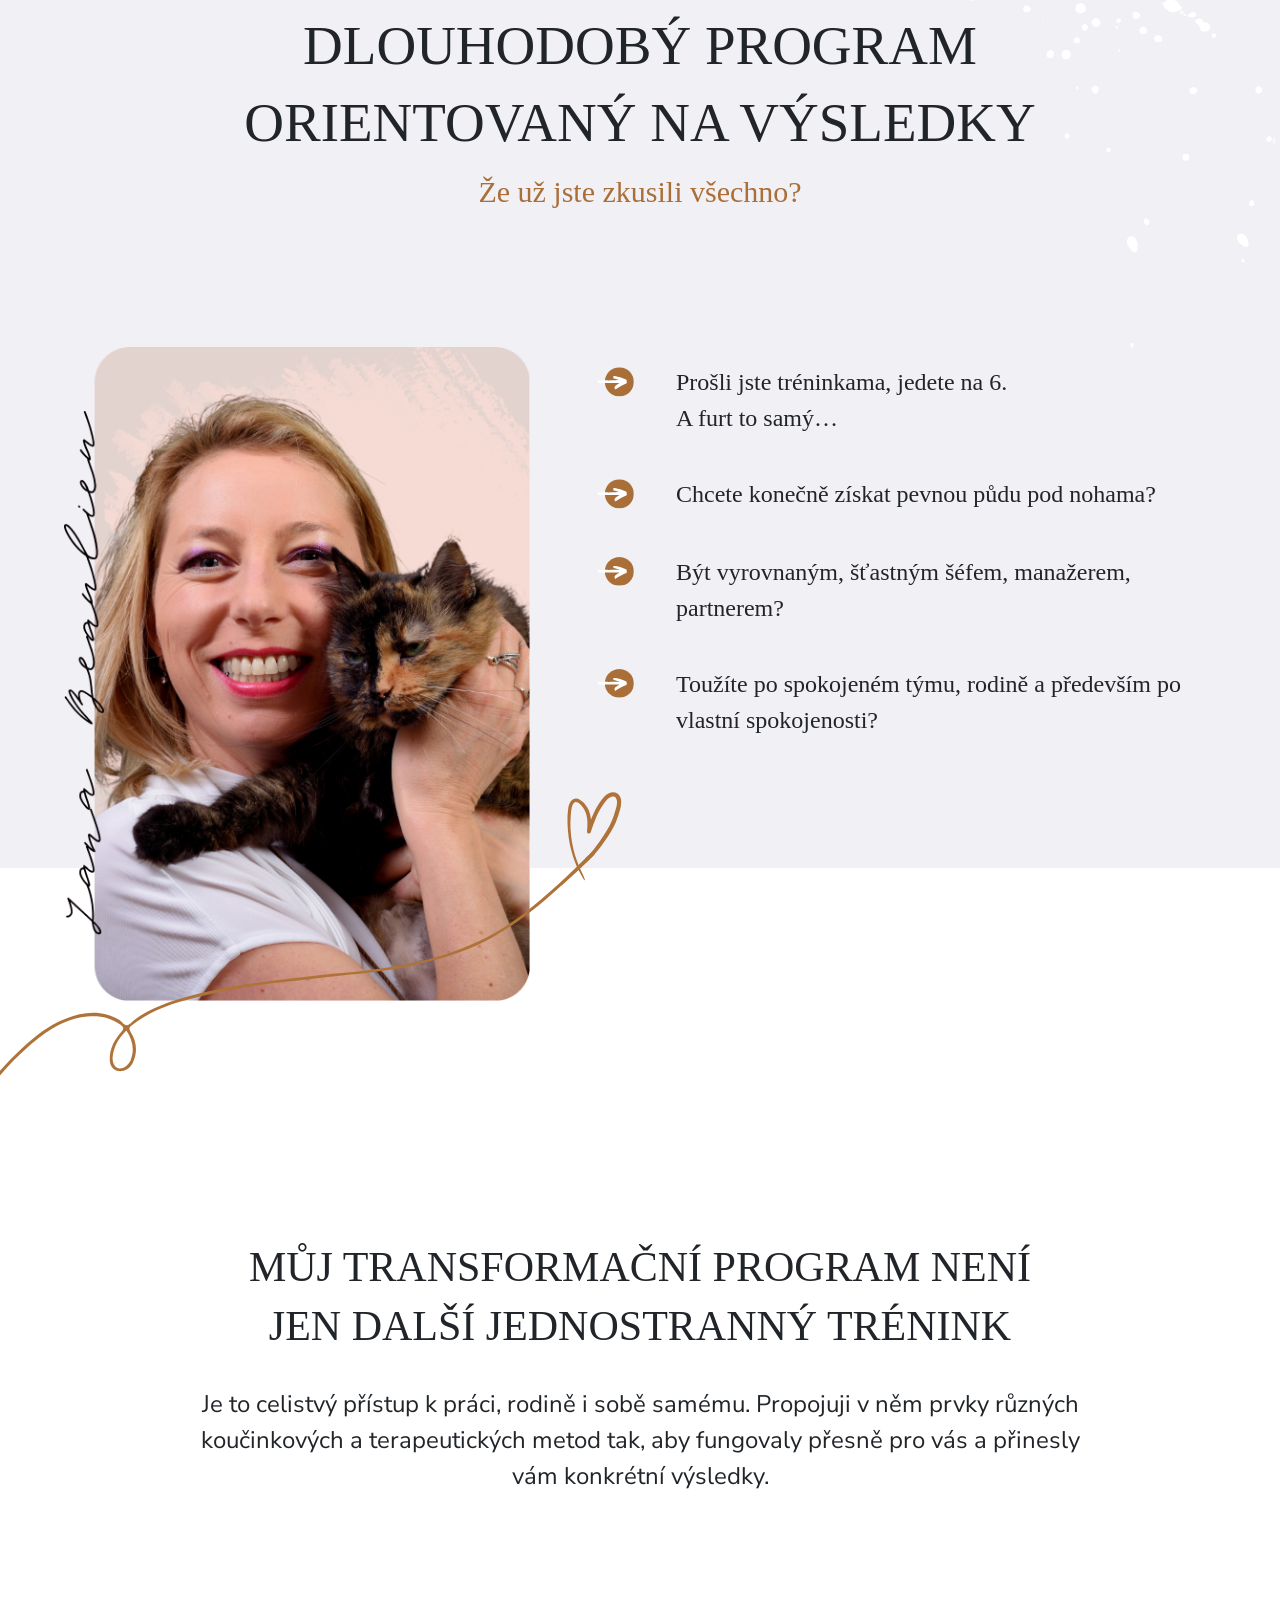
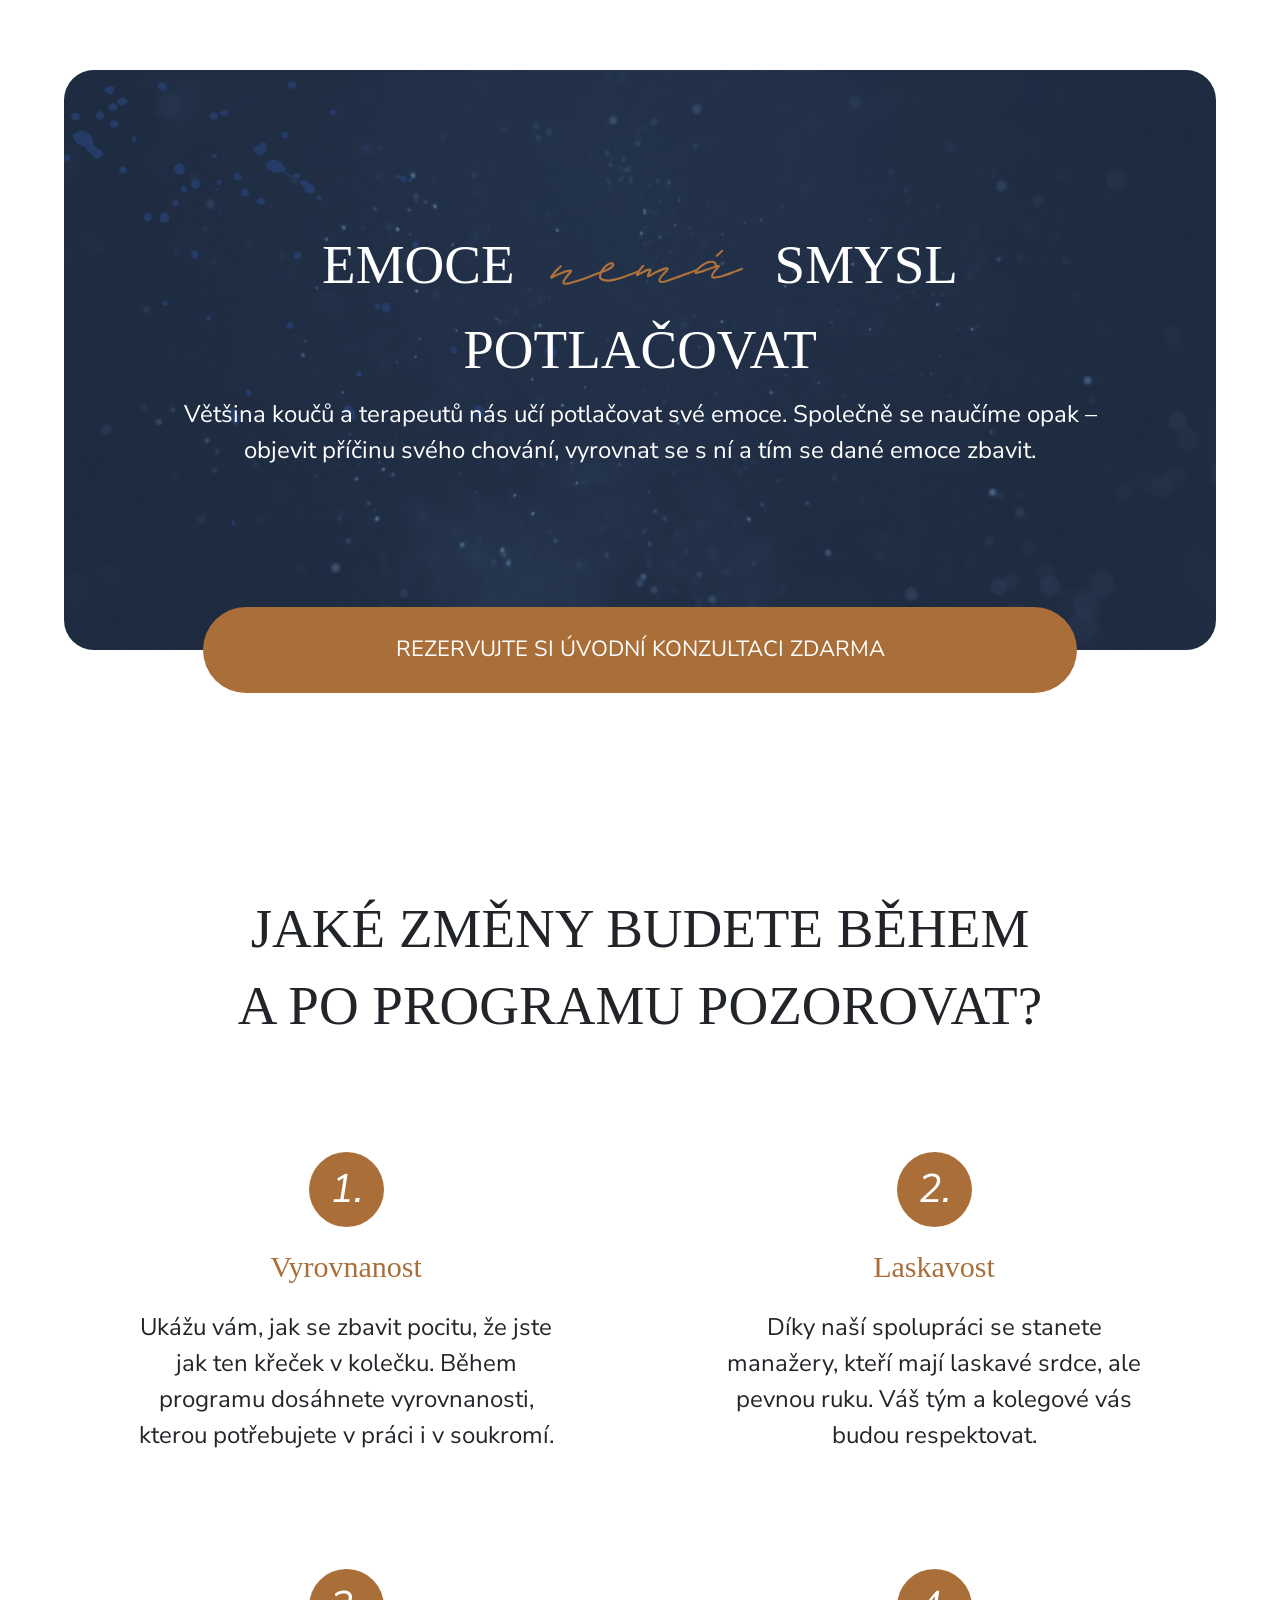
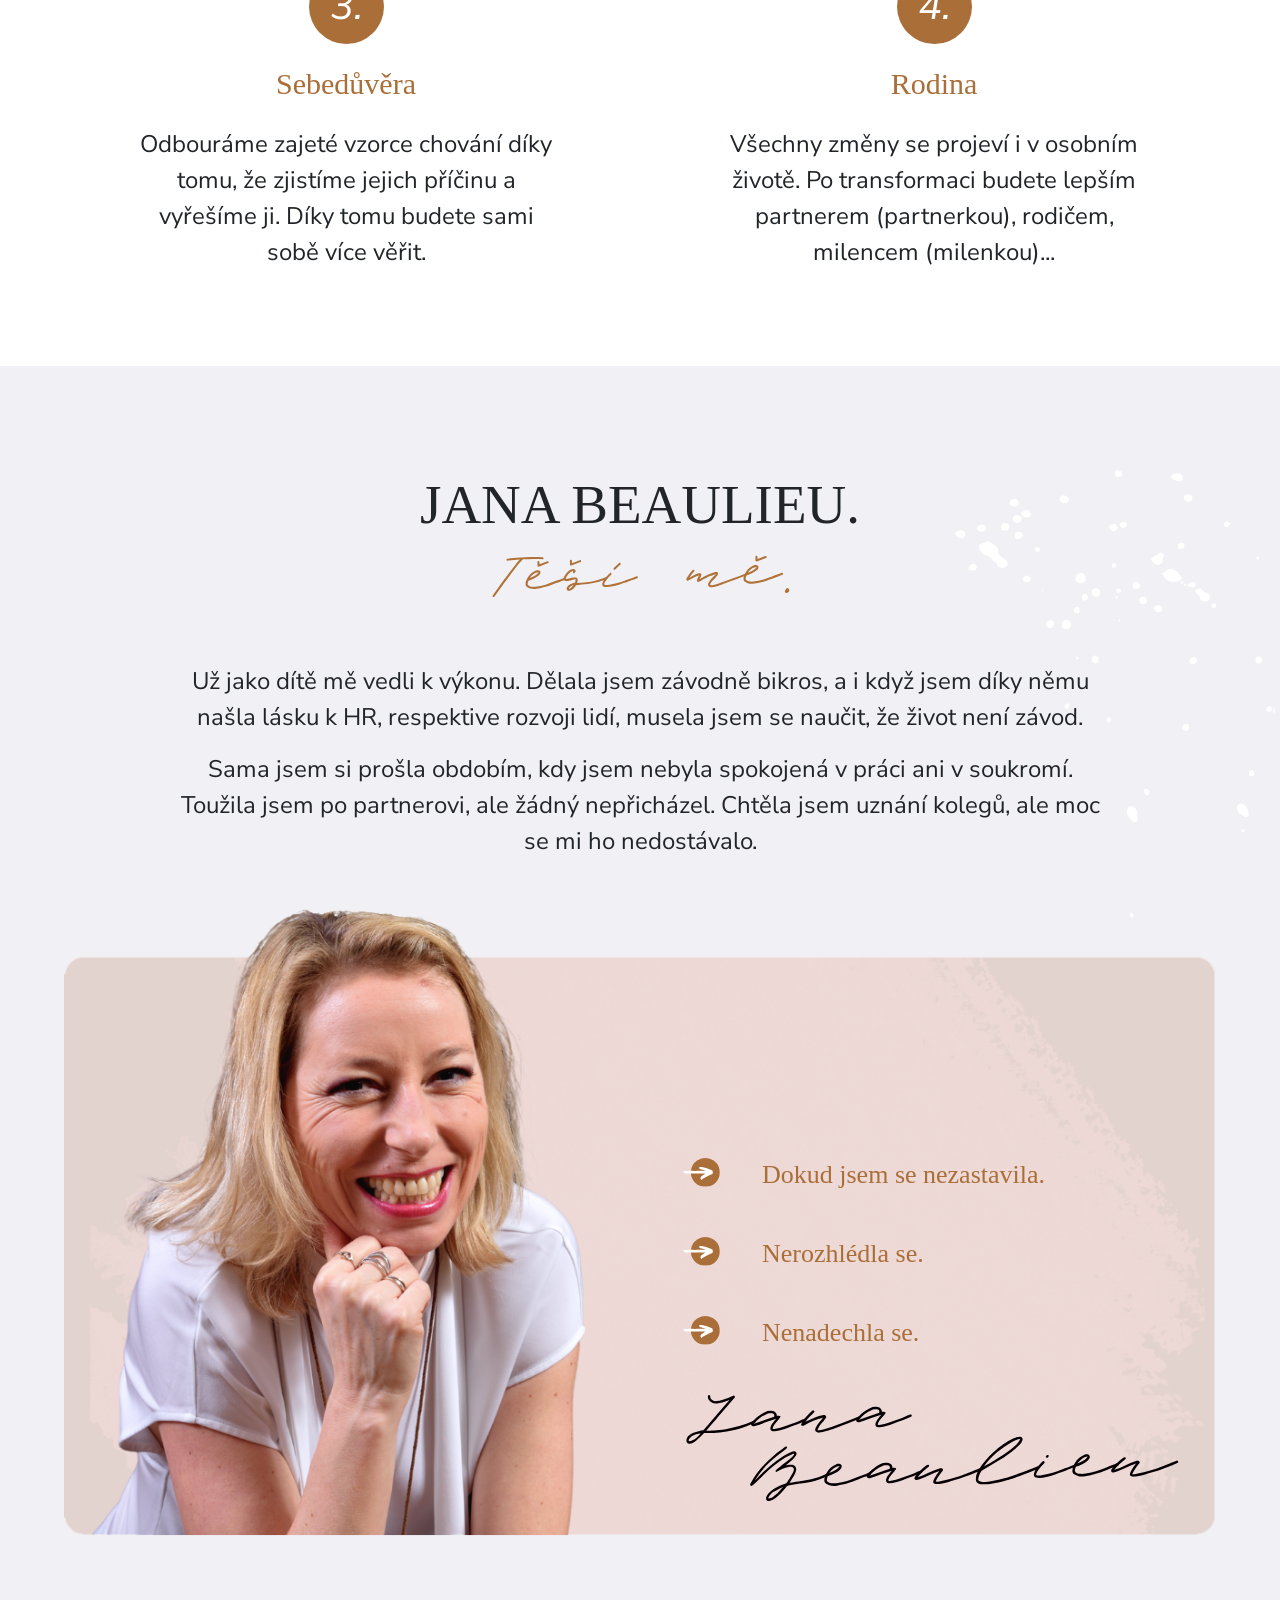
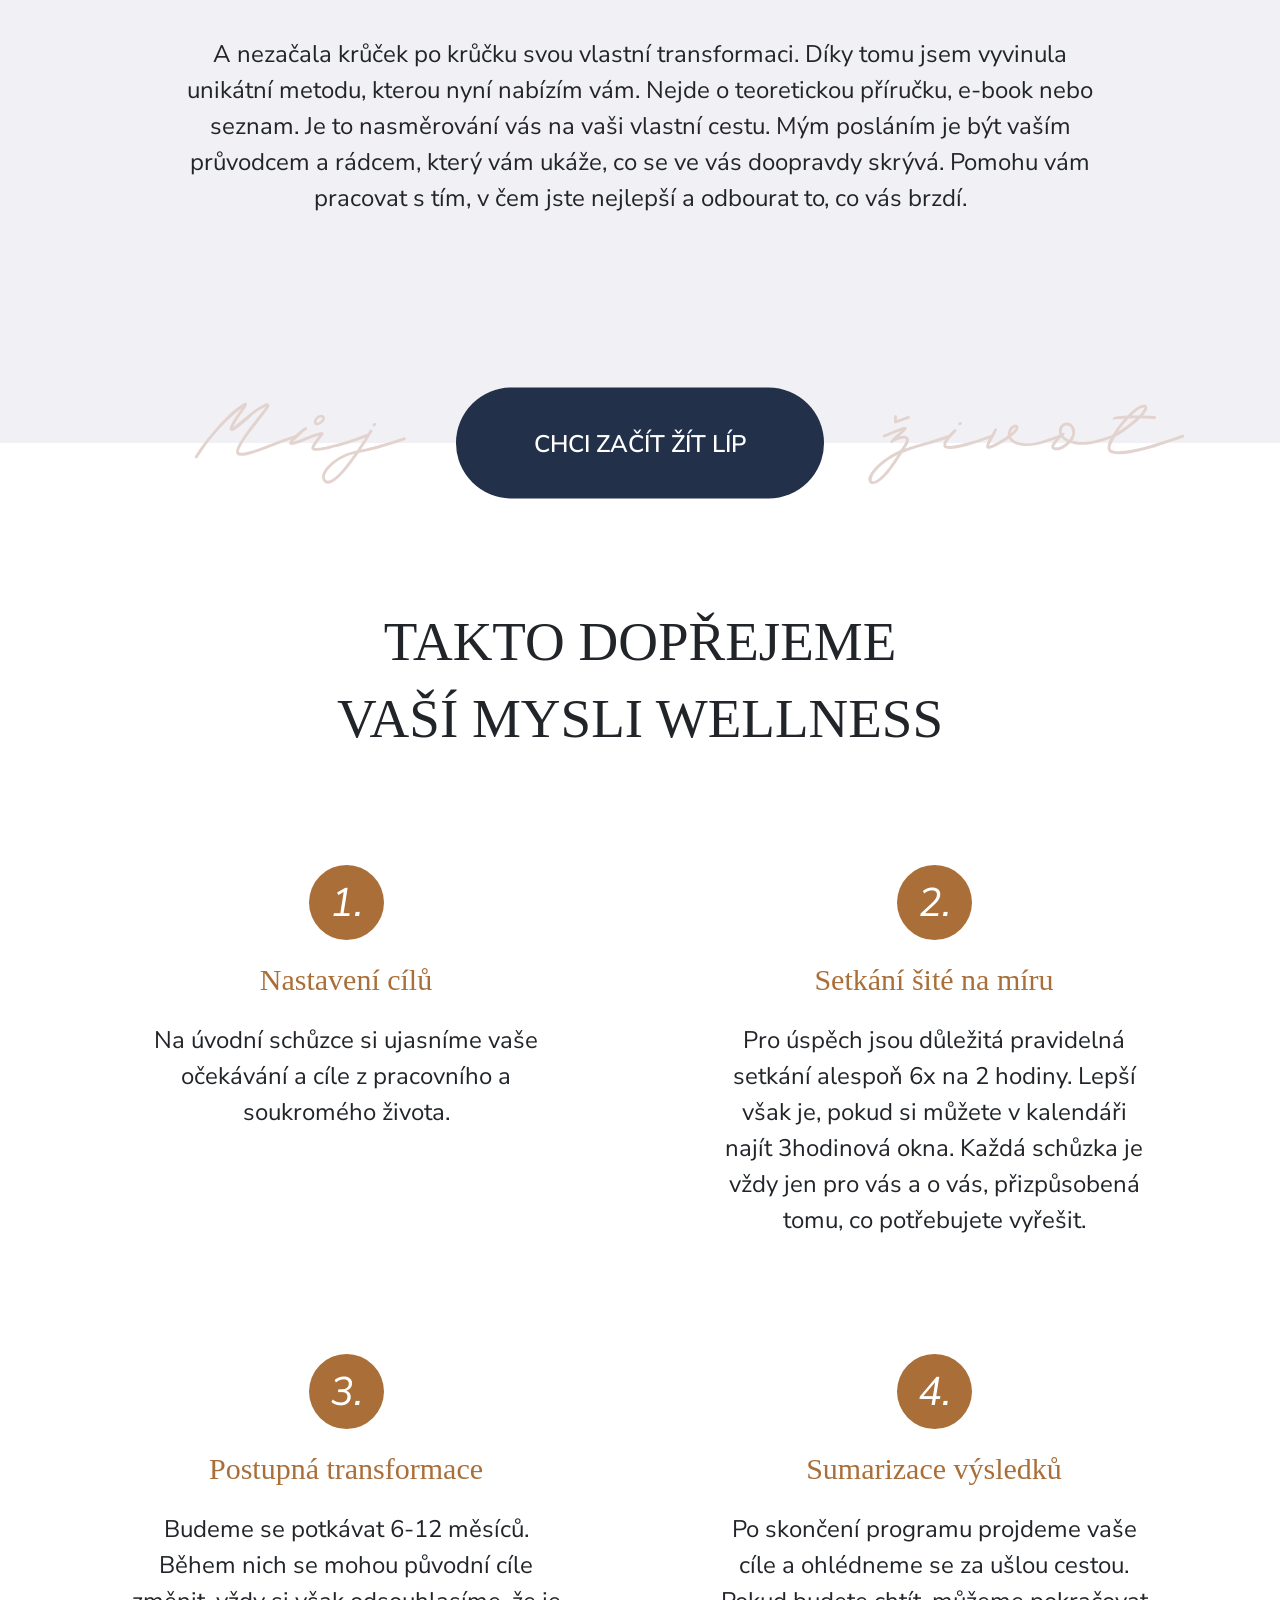
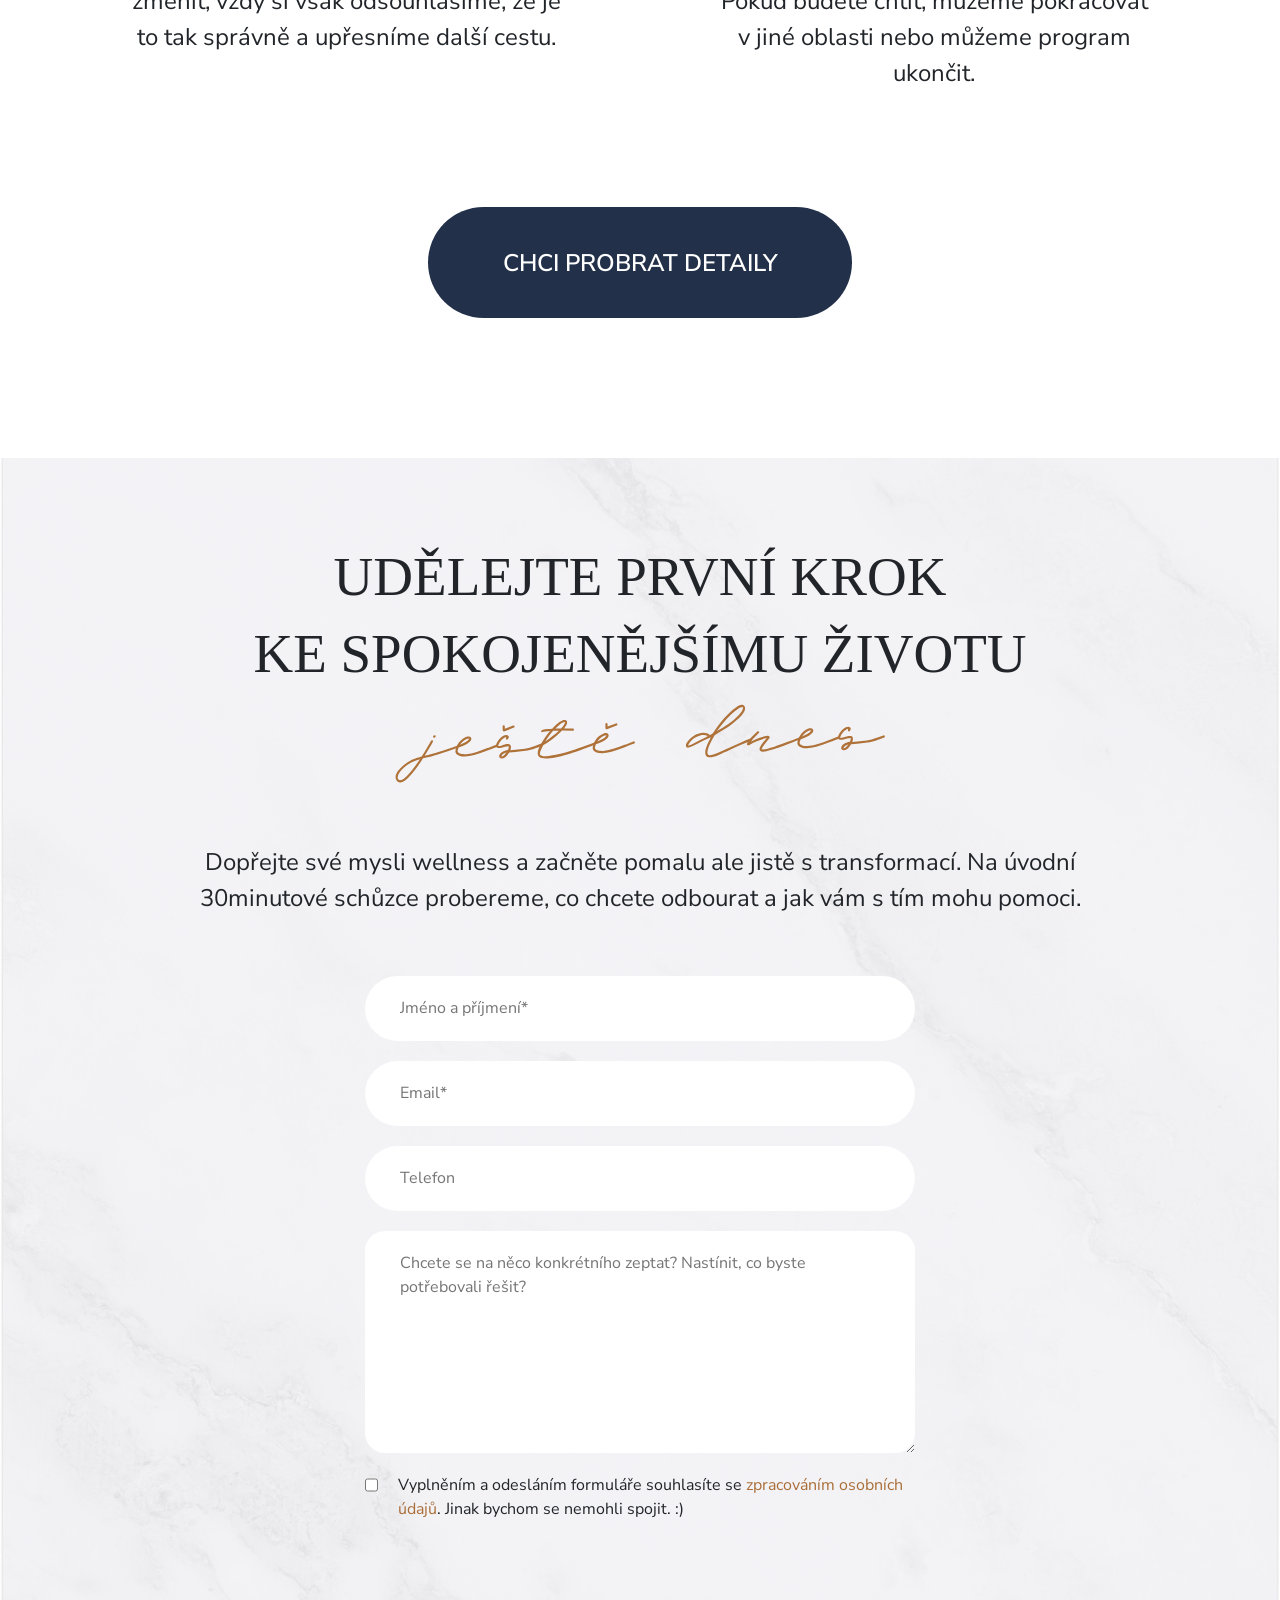
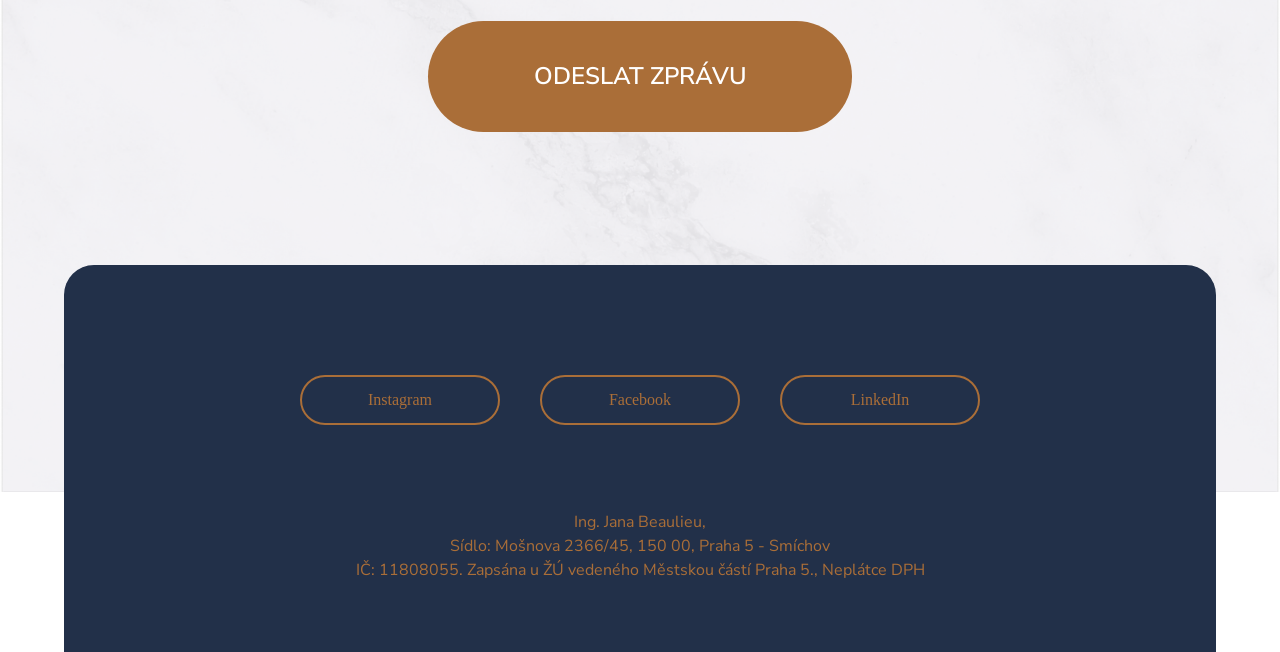
==== commit 7f7df216: "blog pages" ====
--- a/docs/index.html
+++ b/docs/index.html
@@ -6,8 +6,10 @@
 	<meta http-equiv="X-UA-Compatible" content="ie=edge">
 	<title>Title</title>
 	<link rel="preconnect" href="https://fonts.googleapis.com">
+
+<link rel="preconnect" href="https://fonts.googleapis.com">
 <link rel="preconnect" href="https://fonts.gstatic.com" crossorigin>
-<link href="https://fonts.googleapis.com/css2?family=Nunito+Sans:ital,opsz,wght@0,6..12,200..1000;1,6..12,200..1000&family=Nunito:ital,wght@0,200..1000;1,200..1000&display=swap" rel="stylesheet">
+<link href="https://fonts.googleapis.com/css2?family=Dancing+Script:wght@400..700&family=Nunito+Sans:ital,opsz,wght@0,6..12,200..1000;1,6..12,200..1000&display=swap" rel="stylesheet">
 <link href="https://db.onlinewebfonts.com/c/3147420f5573b22000d1e233cae7cdc9?family=PP+Hatton" rel="stylesheet">
 
 	<link rel="stylesheet" href="https://stackpath.bootstrapcdn.com/bootstrap/5.0.0-alpha1/css/bootstrap.min.css" integrity="sha384-r4NyP46KrjDleawBgD5tp8Y7UzmLA05oM1iAEQ17CSuDqnUK2+k9luXQOfXJCJ4I" crossorigin="anonymous">
@@ -15,12 +17,14 @@
 </head>
 <body>
 
+
+	
 <!-- start header -->
 <header class="header">
 	<div class="container">
 
 		<div class="logo">
-			<a href="">
+			<a href="index.html">
 				<img src="img/logo.svg" alt="">
 			</a>
 		</div>
@@ -59,7 +63,7 @@
 				<ul>
 
 					<li>
-						<a href="">
+						<a href="blog.html">
 							Články  
 						</a>
 					</li>
@@ -165,6 +169,8 @@
 
 			<div class="col-lg-4" style="display: flex;justify-content: flex-end;">
 				<img src="img/s1.svg" alt="">
+			
+				
 			</div>
 
 			<div class="col-lg-4">
--- a/docs/css/style.min.css
+++ b/docs/css/style.min.css
@@ -1 +1 @@
-body{font-family:"Nunito Sans",serif}h1{font-family:"PP Hatton"}.container{margin-left:auto;margin-right:auto;width:1300px;max-width:90vw;padding-left:0;padding-right:0}.header{padding-top:70px;padding-bottom:70px;position:relative}.header .container{display:-webkit-box;display:-ms-flexbox;display:flex;-webkit-box-align:center;-ms-flex-align:center;align-items:center}.menu{width:100%;display:-webkit-box;display:-ms-flexbox;display:flex;-webkit-box-pack:justify;-ms-flex-pack:justify;justify-content:space-between}.menu ul{padding:0;margin:0;list-style:none;display:-webkit-box;display:-ms-flexbox;display:flex;-webkit-box-align:center;-ms-flex-align:center;align-items:center}.menu ul li{margin-right:80px}.menu ul li:last-child{margin-right:0}.menu ul a{text-decoration:none;color:#000;font-size:16px}.logo{position:absolute;top:50%;left:50%;-webkit-transform:translateX(-50%) translateY(-50%);-ms-transform:translateX(-50%) translateY(-50%);transform:translateX(-50%) translateY(-50%)}.logo img{width:160px}.menu-btn{display:none}.main-screen__img{width:100%}.main-screen__content{position:relative}.main-screen__content-wrapper{position:absolute;top:68px;left:0;width:100%;height:100%;z-index:999}.signature__img{margin-left:auto;margin-right:0;display:block;margin-top:-120px}.main-screen__btn{display:-webkit-box;display:-ms-flexbox;display:flex;-webkit-box-pack:center;-ms-flex-pack:center;justify-content:center;-webkit-box-align:center;-ms-flex-align:center;align-items:center;margin-left:auto;margin-right:auto;margin-top:65px;color:#fff;font-size:18px;border:2px solid #fff;border-radius:40px;width:180px;height:40px;text-decoration:none}.main-screen__btn:hover{color:#fff}.main-screen__title{text-transform:uppercase;margin-top:230px;text-align:center;font-size:75px;font-family:"PP Hatton";margin-left:-150px}.item{text-align:center}.item__icon{width:90px;height:90px;border-radius:50%;display:-webkit-box;display:-ms-flexbox;display:flex;-webkit-box-pack:center;-ms-flex-pack:center;justify-content:center;-webkit-box-align:center;-ms-flex-align:center;align-items:center;background:#aa6e38;margin-left:auto;margin-right:auto}.item__icon img{max-width:50%;max-height:50%}.items-section{padding-top:160px;padding-bottom:200px}.item__title{margin-top:20px;font-family:"PP Hatton";font-size:22px;margin-left:auto;margin-right:auto;max-width:100%}.program-section{background:#f1f0f4;background-image:url("../img/bg.svg");background-repeat:no-repeat;background-position:top 100px right;background-size:330px}.program-section__content{padding-top:100px}.program-row{display:-webkit-box;display:-ms-flexbox;display:flex;-webkit-box-align:center;-ms-flex-align:center;align-items:center;-webkit-box-pack:center;-ms-flex-pack:center;justify-content:center;-webkit-transform:translateY(-50%);-ms-transform:translateY(-50%);transform:translateY(-50%)}.program-row .row{display:-webkit-box;display:-ms-flexbox;display:flex;-webkit-box-align:center;-ms-flex-align:center;align-items:center}.program-row img{height:90px;margin-left:20px;margin-right:20px}.program-button{height:111px;background:#223049;color:#fff;width:424px;max-width:100%;border-radius:100px;display:-webkit-box;display:-ms-flexbox;display:flex;-webkit-box-pack:center;-ms-flex-pack:center;justify-content:center;-webkit-box-align:center;-ms-flex-align:center;align-items:center;font-size:24px;text-transform:uppercase;font-weight:600}.h2{font-size:55px;font-family:"PP Hatton";text-transform:uppercase;text-align:center;line-height:1.4}.h2-xs{font-size:42px}.sub-title{color:#aa6e38;font-family:"PP Hatton";font-size:30px;text-align:center}.program-content-row{margin-top:0}.program__photo{max-width:100%;position:relative;top:133px}.program-item__icon{min-width:45px;margin-right:37px}.program-list{padding-left:40px}.program-item{margin-bottom:40px;display:-webkit-box;display:-ms-flexbox;display:flex;-webkit-box-align:start;-ms-flex-align:start;align-items:flex-start}.program-list{margin-top:150px}.program-item__text{font-size:24px;font-family:"PP Hatton"}.heart-img{position:absolute;bottom:-28vw;left:-1vw;width:50vw}.program-section{position:relative}.program__photo-wrapper{position:relative}.section{padding-top:80px;padding-bottom:80px}.text-section{padding-top:370px;text-align:center}.p{font-size:24px}.text-section p{width:930px;max-width:100%;margin-left:auto;margin-right:auto;margin-top:30px}.cta__content{width:100%;padding-top:156px;background:url("../img/bg.png");background-size:104%;border-radius:30px;background-position:center;padding-left:30px;padding-right:30px;color:#fff;text-align:center}.cta__content p{width:930px;max-width:100%;margin-left:auto;margin-right:auto;padding-bottom:80px}.cta__header-row{display:-webkit-box;display:-ms-flexbox;display:flex;-webkit-box-pack:center;-ms-flex-pack:center;justify-content:center}.cta-img{width:200px;margin-left:30px;margin-right:30px}.cta-button{background:#aa6e38;color:#fff;width:874px;max-width:100%;display:-webkit-box;display:-ms-flexbox;display:flex;-webkit-box-pack:center;-ms-flex-pack:center;justify-content:center;-webkit-box-align:center;-ms-flex-align:center;align-items:center;margin-left:auto;margin-right:auto;height:86px;font-size:22px;text-transform:uppercase;border-radius:100px;-webkit-transform:translateY(50%);-ms-transform:translateY(50%);transform:translateY(50%)}.col-section{padding-top:160px}.col-item{text-align:center;margin-top:100px}.col-item p{width:430px;max-width:100%;margin-left:auto;margin-right:auto;margin-top:24px}.col-item__num{width:75px;height:75px;border-radius:50%;background:#aa6e38;color:#fff;display:-webkit-box;display:-ms-flexbox;display:flex;-webkit-box-pack:center;-ms-flex-pack:center;justify-content:center;-webkit-box-align:center;-ms-flex-align:center;align-items:center;font-style:italic;font-size:40px;margin-left:auto;margin-right:auto;margin-bottom:22px}.h3{font-size:30px;font-family:"PP Hatton";color:#aa6e38}.text-img{width:300px;max-width:100%}.text-section--2{padding-top:160px}.grey-section .program-row{-webkit-transform:translateY(50%);-ms-transform:translateY(50%);transform:translateY(50%)}.grey-section .text-img{display:block;margin-left:auto;margin-right:auto;margin-bottom:60px}.p-text{width:930px;max-width:100%;margin-left:auto;margin-right:auto;text-align:center}.about-img{width:100%}.about-wrapper__content{position:absolute;top:0;left:0;width:100%;height:100%;display:-webkit-box;display:-ms-flexbox;display:flex;-webkit-box-orient:vertical;-webkit-box-direction:normal;-ms-flex-direction:column;flex-direction:column;-webkit-box-align:end;-ms-flex-align:end;align-items:flex-end}.about-wrapper__content .program-list{width:50%;color:#aa6e38;padding-top:130px}.about-wrapper__content .program-item__text{font-size:26px}.about-wrapper{position:relative}.img-name{width:500px;max-width:100%}.p-padding{padding-top:100px;padding-bottom:100px}.button-wrapper{display:-webkit-box;display:-ms-flexbox;display:flex;-webkit-box-pack:center;-ms-flex-pack:center;justify-content:center;-webkit-box-align:center;-ms-flex-align:center;align-items:center;padding-top:100px;padding-bottom:60px}.form-section{background:url("../img/form-bg.png");background-size:cover;background-position:center;padding-bottom:300px}.form-section .program-button{background:#aa6e38}.form-text{width:500px;max-width:90%;margin-left:auto;margin-right:auto;display:block;margin-bottom:60px}.input{display:block;background:#fff;border-radius:50px;width:100%;margin-bottom:20px;height:65px;border:none;padding-left:35px;padding-right:35px}textarea{display:block;background:#fff;border-radius:20px;width:100%;margin-bottom:20px;height:222px;border:none;padding-left:35px;padding-right:35px;padding-top:20px;padding-bottom:20px}.form{width:550px;max-width:100%;margin-left:auto;margin-right:auto;margin-top:60px}.checkbox-row{display:-webkit-box;display:-ms-flexbox;display:flex;-webkit-box-align:start;-ms-flex-align:start;align-items:flex-start}.checkbox-row a{color:#aa6e38;text-decoration:none}.checkbox-row input{margin-top:2px;width:20px;height:20px;margin-right:20px}.footer .container{background:#223049;border-top-left-radius:30px;border-top-right-radius:30px;padding-top:110px;padding-bottom:70px;color:#aa6e38;padding-left:30px;padding-right:30px;text-align:center}.footer{margin-top:-227px}.footer p{margin-bottom:0}.footer-buttons{display:-webkit-box;display:-ms-flexbox;display:flex;-webkit-box-pack:center;-ms-flex-pack:center;justify-content:center;margin-bottom:85px}.footer-buttons a{display:-webkit-box;display:-ms-flexbox;display:flex;-webkit-box-pack:center;-ms-flex-pack:center;justify-content:center;-webkit-box-align:center;-ms-flex-align:center;align-items:center;border:2px solid #aa6e38;color:#aa6e38;width:200px;height:50px;text-decoration:none;border-radius:50px;margin:0 20px;font-family:"PP Hatton"}.menu{z-index:999}@media only screen and (max-width: 1400px){.main-screen__title{margin-left:6vw;text-align:left;font-size:5.5vw}.main-screen__title{margin-top:15vw}.main-screen__btn{margin-top:4.5vw}.signature__img{width:65vw;margin-top:-8vw}.main-screen__content-wrapper{top:5vw}}@media only screen and (max-width: 1200px){.menu ul li{margin-right:40px}.menu ul li:last-child{margin-right:0}}@media only screen and (max-width: 992px){.menu{display:none}.logo{position:static;-webkit-transform:translate(0);-ms-transform:translate(0);transform:translate(0)}.header{padding-top:15px;padding-bottom:15px}.menu-btn{display:block;cursor:pointer}.menu-row{width:25px;height:3px;margin-bottom:4px;background:#000;display:block;border-radius:10px;-webkit-transition:all .3s;-o-transition:all .3s;transition:all .3s}.menu-row:last-child{margin-bottom:0}.header .container{display:-webkit-box;display:-ms-flexbox;display:flex;-webkit-box-pack:justify;-ms-flex-pack:justify;justify-content:space-between;-webkit-box-align:center;-ms-flex-align:center;align-items:center}.menu-btn.active .menu-row:last-child{display:none}.menu-btn.active .menu-row:first-child{-webkit-transform:rotate(45deg);-ms-transform:rotate(45deg);transform:rotate(45deg);margin-bottom:0;position:relative;top:3px}.menu-btn.active .menu-row:nth-child(2){-webkit-transform:rotate(-45deg);-ms-transform:rotate(-45deg);transform:rotate(-45deg)}.menu.active{display:block;position:absolute;top:100%;left:0;width:100vw;background:#fff;z-index:9999}.menu{min-height:100vh;padding-top:30px}.menu li{padding-top:15px;padding-bottom:15px}.menu ul{display:-webkit-box;display:-ms-flexbox;display:flex;-webkit-box-orient:vertical;-webkit-box-direction:normal;-ms-flex-direction:column;flex-direction:column;-webkit-box-align:start;-ms-flex-align:start;align-items:flex-start;padding-left:10vw;padding-right:10vw}.items-section{padding-top:80px}.item{margin-bottom:60px}.program-row img{display:block;margin-left:auto;margin-right:auto}.program-button{margin-left:auto;margin-right:auto;margin-top:15px;margin-bottom:15px;margin-left:auto;margin-right:auto}.program-section__content{padding-top:0}}@media only screen and (max-width: 768px){.logo img{max-width:100px}.main-screen__btn{margin-left:5vw;width:135px;height:30px;font-size:16px}.main-screen__title{margin-top:6vw;font-size:7.5vw;width:50vw}.signature__img{margin-left:2vw;margin-right:auto}.h2{font-size:36px}.h2 br{display:none}.program-section__content{margin-top:-60px}.program__photo{top:0;margin-top:30px}.sub-title{font-size:24px}.program-list{margin-top:60px}.program-list{padding-left:0}.program-item__icon{margin-right:15px}.program-item__text{font-size:20px}.heart-img{width:98vw;bottom:-38vw}.program-section{padding-bottom:50px}.text-section{padding-top:140px}.about-wrapper__content{position:static;width:100%}.footer-buttons{-webkit-box-orient:vertical;-webkit-box-direction:normal;-ms-flex-direction:column;flex-direction:column;-webkit-box-align:center;-ms-flex-align:center;align-items:center;margin-bottom:40px}.footer-buttons a{margin-bottom:25px}.footer .container{padding-top:80px}.h2{font-size:32px}.about-wrapper__content .program-list{width:100%;padding-top:0}.cta__header .h2{font-size:22px}.cta-img{min-width:50px;margin-left:5px;margin-right:5px}.cta__content{padding-top:80px}.cta__content p{padding-bottom:0}.cta-button{font-size:18px}.cta{padding-top:0;padding-bottom:0}.grey-section{padding-top:150px}.grey-section .p-padding{padding-bottom:0}.grey-section .program-row{-webkit-transform:translateY(0);-ms-transform:translateY(0);transform:translateY(0)}.col-section{padding-top:80px;padding-bottom:80px}}+@font-face{font-family:"Scandilover Script";src:url("../fonts/scandilover-script/Scandilover Script.eot");src:url("../fonts/scandilover-script/Scandilover Script.eot?#iefix") format("embedded-opentype"),url("../fonts/scandilover-script/Scandilover Script.woff") format("woff"),url("../fonts/scandilover-script/Scandilover Script.ttf") format("truetype");font-style:normal;font-weight:normal}body{font-family:"Nunito Sans",serif}h1{font-family:"PP Hatton"}.container{margin-left:auto;margin-right:auto;width:1300px;max-width:90vw;padding-left:0;padding-right:0}.header{padding-top:70px;padding-bottom:70px;position:relative}.header .container{display:-webkit-box;display:-ms-flexbox;display:flex;-webkit-box-align:center;-ms-flex-align:center;align-items:center}.menu{width:100%;display:-webkit-box;display:-ms-flexbox;display:flex;-webkit-box-pack:justify;-ms-flex-pack:justify;justify-content:space-between}.menu ul{padding:0;margin:0;list-style:none;display:-webkit-box;display:-ms-flexbox;display:flex;-webkit-box-align:center;-ms-flex-align:center;align-items:center}.menu ul li{margin-right:80px}.menu ul li:last-child{margin-right:0}.menu ul a{text-decoration:none;color:#000;font-size:16px}.logo{position:absolute;top:50%;left:50%;-webkit-transform:translateX(-50%) translateY(-50%);-ms-transform:translateX(-50%) translateY(-50%);transform:translateX(-50%) translateY(-50%);display:block}.logo img{width:160px}.menu-btn{display:none}.main-screen__img{width:100%}.main-screen__content{position:relative}.main-screen__content-wrapper{position:absolute;top:68px;left:0;width:100%;height:100%;z-index:999}.signature__img{margin-left:auto;margin-right:0;display:block;margin-top:-120px}.main-screen__btn{display:-webkit-box;display:-ms-flexbox;display:flex;-webkit-box-pack:center;-ms-flex-pack:center;justify-content:center;-webkit-box-align:center;-ms-flex-align:center;align-items:center;margin-left:auto;margin-right:auto;margin-top:65px;color:#fff;font-size:18px;border:2px solid #fff;border-radius:40px;width:180px;height:40px;text-decoration:none}.main-screen__btn:hover{color:#fff}.main-screen__title{text-transform:uppercase;margin-top:230px;text-align:center;font-size:75px;font-family:"PP Hatton";margin-left:-150px}.item{text-align:center}.item__icon{width:90px;height:90px;border-radius:50%;display:-webkit-box;display:-ms-flexbox;display:flex;-webkit-box-pack:center;-ms-flex-pack:center;justify-content:center;-webkit-box-align:center;-ms-flex-align:center;align-items:center;background:#aa6e38;margin-left:auto;margin-right:auto}.item__icon img{max-width:50%;max-height:50%}.items-section{padding-top:160px;padding-bottom:200px}.item__title{margin-top:20px;font-family:"PP Hatton";font-size:22px;margin-left:auto;margin-right:auto;max-width:100%}.program-section{background:#f1f0f4;background-image:url("../img/bg.svg");background-repeat:no-repeat;background-position:top 100px right;background-size:330px}.program-section__content{padding-top:100px}.program-row{display:-webkit-box;display:-ms-flexbox;display:flex;-webkit-box-align:center;-ms-flex-align:center;align-items:center;-webkit-box-pack:center;-ms-flex-pack:center;justify-content:center;-webkit-transform:translateY(-50%);-ms-transform:translateY(-50%);transform:translateY(-50%)}.program-row .row{display:-webkit-box;display:-ms-flexbox;display:flex;-webkit-box-align:center;-ms-flex-align:center;align-items:center}.program-row img{height:90px;margin-left:20px;margin-right:20px}.program-button{height:111px;background:#223049;color:#fff;width:424px;max-width:100%;border-radius:100px;display:-webkit-box;display:-ms-flexbox;display:flex;-webkit-box-pack:center;-ms-flex-pack:center;justify-content:center;-webkit-box-align:center;-ms-flex-align:center;align-items:center;font-size:24px;text-transform:uppercase;font-weight:600}.h2{font-size:55px;font-family:"PP Hatton";text-transform:uppercase;text-align:center;line-height:1.4}.h2-xs{font-size:42px}.sub-title{color:#aa6e38;font-family:"PP Hatton";font-size:30px;text-align:center}.program-content-row{margin-top:0}.program__photo{max-width:100%;position:relative;top:133px}.program-item__icon{min-width:45px;margin-right:37px}.program-list{padding-left:40px}.program-item{margin-bottom:40px;display:-webkit-box;display:-ms-flexbox;display:flex;-webkit-box-align:start;-ms-flex-align:start;align-items:flex-start}.program-list{margin-top:150px}.program-item__text{font-size:24px;font-family:"PP Hatton"}.heart-img{position:absolute;bottom:-28vw;left:-1vw;width:50vw}.program-section{position:relative}.program__photo-wrapper{position:relative}.section{padding-top:80px;padding-bottom:80px}.text-section{padding-top:370px;text-align:center}.p{font-size:24px}.text-section p{width:930px;max-width:100%;margin-left:auto;margin-right:auto;margin-top:30px}.cta__content{width:100%;padding-top:156px;background:url("../img/bg.png");background-size:104%;border-radius:30px;background-position:center;padding-left:30px;padding-right:30px;color:#fff;text-align:center}.cta__content p{width:930px;max-width:100%;margin-left:auto;margin-right:auto;padding-bottom:80px}.cta__header-row{display:-webkit-box;display:-ms-flexbox;display:flex;-webkit-box-pack:center;-ms-flex-pack:center;justify-content:center}.cta-img{width:200px;margin-left:30px;margin-right:30px}.cta-button{background:#aa6e38;color:#fff;width:874px;max-width:100%;display:-webkit-box;display:-ms-flexbox;display:flex;-webkit-box-pack:center;-ms-flex-pack:center;justify-content:center;-webkit-box-align:center;-ms-flex-align:center;align-items:center;margin-left:auto;margin-right:auto;height:86px;font-size:22px;text-transform:uppercase;border-radius:100px;-webkit-transform:translateY(50%);-ms-transform:translateY(50%);transform:translateY(50%)}.col-section{padding-top:160px}.col-item{text-align:center;margin-top:100px}.col-item p{width:430px;max-width:100%;margin-left:auto;margin-right:auto;margin-top:24px}.col-item__num{width:75px;height:75px;border-radius:50%;background:#aa6e38;color:#fff;display:-webkit-box;display:-ms-flexbox;display:flex;-webkit-box-pack:center;-ms-flex-pack:center;justify-content:center;-webkit-box-align:center;-ms-flex-align:center;align-items:center;font-style:italic;font-size:40px;margin-left:auto;margin-right:auto;margin-bottom:22px}.h3{font-size:30px;font-family:"PP Hatton";color:#aa6e38}.text-img{width:300px;max-width:100%}.text-section--2{padding-top:160px}.grey-section .program-row{-webkit-transform:translateY(50%);-ms-transform:translateY(50%);transform:translateY(50%)}.grey-section .text-img{display:block;margin-left:auto;margin-right:auto;margin-bottom:60px}.p-text{width:930px;max-width:100%;margin-left:auto;margin-right:auto;text-align:center}.about-img{width:100%}.about-wrapper__content{position:absolute;top:0;left:0;width:100%;height:100%;display:-webkit-box;display:-ms-flexbox;display:flex;-webkit-box-orient:vertical;-webkit-box-direction:normal;-ms-flex-direction:column;flex-direction:column;-webkit-box-align:end;-ms-flex-align:end;align-items:flex-end}.about-wrapper__content .program-list{width:50%;color:#aa6e38;padding-top:130px}.about-wrapper__content .program-item__text{font-size:26px}.about-wrapper{position:relative}.img-name{width:500px;max-width:100%}.p-padding{padding-top:100px;padding-bottom:100px}.button-wrapper{display:-webkit-box;display:-ms-flexbox;display:flex;-webkit-box-pack:center;-ms-flex-pack:center;justify-content:center;-webkit-box-align:center;-ms-flex-align:center;align-items:center;padding-top:100px;padding-bottom:60px}.form-section{background:url("../img/form-bg.png");background-size:cover;background-position:center;padding-bottom:300px}.form-section .program-button{background:#aa6e38}.form-text{width:500px;max-width:90%;margin-left:auto;margin-right:auto;display:block;margin-bottom:60px}.input{display:block;background:#fff;border-radius:50px;width:100%;margin-bottom:20px;height:65px;border:none;padding-left:35px;padding-right:35px}textarea{display:block;background:#fff;border-radius:20px;width:100%;margin-bottom:20px;height:222px;border:none;padding-left:35px;padding-right:35px;padding-top:20px;padding-bottom:20px}.form{width:550px;max-width:100%;margin-left:auto;margin-right:auto;margin-top:60px}.checkbox-row{display:-webkit-box;display:-ms-flexbox;display:flex;-webkit-box-align:start;-ms-flex-align:start;align-items:flex-start}.checkbox-row a{color:#aa6e38;text-decoration:none}.checkbox-row input{margin-top:2px;width:20px;height:20px;margin-right:20px}.footer .container{background:#223049;border-top-left-radius:30px;border-top-right-radius:30px;padding-top:110px;padding-bottom:70px;color:#aa6e38;padding-left:30px;padding-right:30px;text-align:center}.footer{margin-top:-227px}.footer p{margin-bottom:0}.footer-buttons{display:-webkit-box;display:-ms-flexbox;display:flex;-webkit-box-pack:center;-ms-flex-pack:center;justify-content:center;margin-bottom:85px}.footer-buttons a{display:-webkit-box;display:-ms-flexbox;display:flex;-webkit-box-pack:center;-ms-flex-pack:center;justify-content:center;-webkit-box-align:center;-ms-flex-align:center;align-items:center;border:2px solid #aa6e38;color:#aa6e38;width:200px;height:50px;text-decoration:none;border-radius:50px;margin:0 20px;font-family:"PP Hatton"}.menu{z-index:999}.s-text{font-family:"Dancing Script",cursive;color:#e3d3cf;font-size:72px}.blog-main-screen{text-align:center;padding-top:200px;padding-bottom:200px;background:url("../img/blog-bg.png");background-size:cover;background-position:center;position:relative}.blog-main-screen .container{position:relative;z-index:11}.blog-main-screen .h1{font-size:68px;font-weight:700}.blog-main-screen:before{content:"";width:100%;height:100%;position:absolute;top:0;left:0;width:100%;height:100%;background:rgba(237,212,205,.4);z-index:9}.blog-content{padding-top:85px;padding-bottom:85px}.blog__item-img-wrapper{width:100%;height:320px;overflow:hidden;border-radius:15px;-webkit-box-shadow:0 4px 4px 0 rgba(0,0,0,.25);box-shadow:0 4px 4px 0 rgba(0,0,0,.25);position:relative}.blog__item-img-wrapper img{width:100%;height:100%;-o-object-fit:cover;object-fit:cover;-o-object-position:center;object-position:center}.blog__item-img-wrapper:after{content:"";position:absolute;top:0;left:0;width:100%;height:100%;background:rgba(237,212,205,.4);z-index:9}.blog__item-header{display:-webkit-box;display:-ms-flexbox;display:flex;-webkit-box-pack:justify;-ms-flex-pack:justify;justify-content:space-between;-webkit-box-align:center;-ms-flex-align:center;align-items:center}.blog__item-header{padding-top:25px;padding-bottom:25px}.blog__item-left,.blog__item-right{display:-webkit-box;display:-ms-flexbox;display:flex;-webkit-box-align:center;-ms-flex-align:center;align-items:center}.blog__item-header-title{font-size:14px;padding-right:5px}.blog__item-date,.blog__item-author{font-size:18px;font-family:"Dancing Script",cursive}.blog__item-title{font-family:"PP Hatton";color:#aa6e38;font-size:28px}.blog-content .container{width:1120px;max-width:90vw}.blog__item-text{font-size:22px}.blog__item{color:#000;text-decoration:none;display:block;-webkit-transition:all .4s;-o-transition:all .4s;transition:all .4s}.blog__item-img{-webkit-transition:all .4s;-o-transition:all .4s;transition:all .4s}.blog__item:hover{color:rgba(0,0,0,.8);text-decoration:none}.blog__item:hover .blog__item-img{-webkit-transform:scale(1.1);-ms-transform:scale(1.1);transform:scale(1.1)}.view-more-btn:hover{opacity:.8}.view-more-btn{font-size:22px;font-weight:500;text-decoration:underline;color:#aa6e38}.blog-content .col-lg-6{margin-bottom:65px}.page-pagination{display:-webkit-box;display:-ms-flexbox;display:flex;-webkit-box-pack:center;-ms-flex-pack:center;justify-content:center;-webkit-box-align:center;-ms-flex-align:center;align-items:center}.prev-page,.next-page{width:60px;height:60px;background:#aa6e38;border-radius:50%;display:-webkit-box;display:-ms-flexbox;display:flex;-webkit-box-pack:center;-ms-flex-pack:center;justify-content:center;-webkit-box-align:center;-ms-flex-align:center;align-items:center}.page-pagination__link{padding:10px;margin:0 8px;text-decoration:none;color:#000;-webkit-transition:all .3s;-o-transition:all .3s;transition:all .3s}.page-pagination__link:hover{color:#000}.page-pagination{font-size:22px}.page-pagination__link.active{color:#aa6e38;font-weight:700}.prev-page:hover,.next-page:hover{opacity:.9}.article .container{width:1120px;max-width:90vw}.article-cover__wrapper{width:100%;height:312px;position:relative;border-radius:15px;display:block;margin-top:15px;margin-bottom:15px;display:block;overflow:hidden}.article-cover__wrapper img{width:100%;height:100%;-o-object-fit:cover;object-fit:cover;-o-object-position:center;object-position:center}.article-cover__wrapper:after{content:"";position:absolute;top:0;left:0;width:100%;height:100%;background:rgba(237,212,205,.4);z-index:9;display:block}.article__header{padding-top:15px;padding-bottom:15px}.article__header .blog__item-header-title{font-size:18px}.article__header .blog__item-date,.article__header .blog__item-author{font-size:24px}.article-title{color:#aa6e38;font-family:"PP Hatton";font-size:60px;line-height:1.2;margin-top:15px;margin-bottom:20px}.article-text{font-size:22px}.article-footer{display:-webkit-box;display:-ms-flexbox;display:flex;-webkit-box-pack:justify;-ms-flex-pack:justify;justify-content:space-between;-webkit-box-align:center;-ms-flex-align:center;align-items:center;padding-top:60px;padding-bottom:100px}.prev-article,.next-article{background:#aa6e38;font-size:22px;color:#fff;padding:15px 20px;cursor:pointer;border-radius:50px;display:-webkit-box;display:-ms-flexbox;display:flex;-webkit-box-align:center;-ms-flex-align:center;align-items:center;-webkit-box-pack:center;-ms-flex-pack:center;justify-content:center;width:235px;-webkit-transition:all .4s;-o-transition:all .4s;transition:all .4s}.prev-article img,.next-article img{display:block}.prev-article img{margin-right:15px}.next-article img{margin-left:15px}.prev-article:hover,.next-article:hover{opacity:.9}@media only screen and (max-width: 1400px){.main-screen__title{margin-left:6vw;text-align:left;font-size:5.5vw}.main-screen__title{margin-top:15vw}.main-screen__btn{margin-top:4.5vw}.signature__img{width:65vw;margin-top:-8vw}.main-screen__content-wrapper{top:5vw}}@media only screen and (max-width: 1200px){.menu ul li{margin-right:40px}.menu ul li:last-child{margin-right:0}}@media only screen and (max-width: 992px){.menu{display:none}.logo{position:static;-webkit-transform:translate(0);-ms-transform:translate(0);transform:translate(0)}.header{padding-top:15px;padding-bottom:15px}.menu-btn{display:block;cursor:pointer}.menu-row{width:25px;height:3px;margin-bottom:4px;background:#000;display:block;border-radius:10px;-webkit-transition:all .3s;-o-transition:all .3s;transition:all .3s}.menu-row:last-child{margin-bottom:0}.header .container{display:-webkit-box;display:-ms-flexbox;display:flex;-webkit-box-pack:justify;-ms-flex-pack:justify;justify-content:space-between;-webkit-box-align:center;-ms-flex-align:center;align-items:center}.menu-btn.active .menu-row:last-child{display:none}.menu-btn.active .menu-row:first-child{-webkit-transform:rotate(45deg);-ms-transform:rotate(45deg);transform:rotate(45deg);margin-bottom:0;position:relative;top:3px}.menu-btn.active .menu-row:nth-child(2){-webkit-transform:rotate(-45deg);-ms-transform:rotate(-45deg);transform:rotate(-45deg)}.menu.active{display:block;position:absolute;top:100%;left:0;width:100vw;background:#fff;z-index:9999}.menu{min-height:100vh;padding-top:30px}.menu li{padding-top:15px;padding-bottom:15px}.menu ul{display:-webkit-box;display:-ms-flexbox;display:flex;-webkit-box-orient:vertical;-webkit-box-direction:normal;-ms-flex-direction:column;flex-direction:column;-webkit-box-align:start;-ms-flex-align:start;align-items:flex-start;padding-left:10vw;padding-right:10vw}.items-section{padding-top:80px}.item{margin-bottom:60px}.program-row img{display:block;margin-left:auto;margin-right:auto}.program-button{margin-left:auto;margin-right:auto;margin-top:15px;margin-bottom:15px;margin-left:auto;margin-right:auto}.program-section__content{padding-top:0}.blog__item-img-wrapper{height:50vw}}@media only screen and (max-width: 768px){.logo img{max-width:100px}.main-screen__btn{margin-left:5vw;width:135px;height:30px;font-size:16px}.main-screen__title{margin-top:6vw;font-size:7.5vw;width:50vw}.signature__img{margin-left:2vw;margin-right:auto}.h2{font-size:36px}.h2 br{display:none}.program-section__content{margin-top:-60px}.program__photo{top:0;margin-top:30px}.sub-title{font-size:24px}.program-list{margin-top:60px}.program-list{padding-left:0}.program-item__icon{margin-right:15px}.program-item__text{font-size:20px}.heart-img{width:98vw;bottom:-38vw}.program-section{padding-bottom:50px}.text-section{padding-top:140px}.about-wrapper__content{position:static;width:100%}.footer-buttons{-webkit-box-orient:vertical;-webkit-box-direction:normal;-ms-flex-direction:column;flex-direction:column;-webkit-box-align:center;-ms-flex-align:center;align-items:center;margin-bottom:40px}.footer-buttons a{margin-bottom:25px}.footer .container{padding-top:80px}.h2{font-size:32px}.about-wrapper__content .program-list{width:100%;padding-top:0}.cta__header .h2{font-size:22px}.cta-img{min-width:50px;margin-left:5px;margin-right:5px}.cta__content{padding-top:80px}.cta__content p{padding-bottom:0}.cta-button{font-size:18px}.cta{padding-top:0;padding-bottom:0}.grey-section{padding-top:150px}.grey-section .p-padding{padding-bottom:0}.grey-section .program-row{-webkit-transform:translateY(0);-ms-transform:translateY(0);transform:translateY(0)}.col-section{padding-top:80px;padding-bottom:80px}.article-title{font-size:30px}.article__header .blog__item-header-title{font-size:14px}.article__header .blog__item-date,.article__header .blog__item-author{font-size:16px}.article-cover__wrapper{height:50vw}.article-text{font-size:16px}.prev-article,.next-article{font-size:14px}.next-article img{margin-left:10px}.prev-article img{margin-right:10px}.prev-article,.next-article{padding-left:15px;padding-right:15px}.article-footer{padding-top:20px;padding-bottom:80px}.prev-article,.next-article{width:48%}}@media only screen and (max-width: 480px){.blog-main-screen .h1{font-size:15vw}.blog-main-screen{padding-top:33vw;padding-bottom:20vw}.blog-content{padding-top:60px;padding-bottom:60px}.blog__item-img-wrapper{height:55vw}.blog__item-header{padding-top:0px;padding-bottom:15px}.blog__item-title{font-size:22px}.blog__item-text{font-size:16px}.blog__item-date,.blog__item-author{font-size:16px}.view-more-btn{font-size:16px}.blog-content .col-lg-6{margin-bottom:50px}.prev-page,.next-page{width:45px;height:45px}.prev-page img,.next-page img{max-width:35%}.page-pagination{font-size:18px}.page-pagination__link{padding:5px}}
